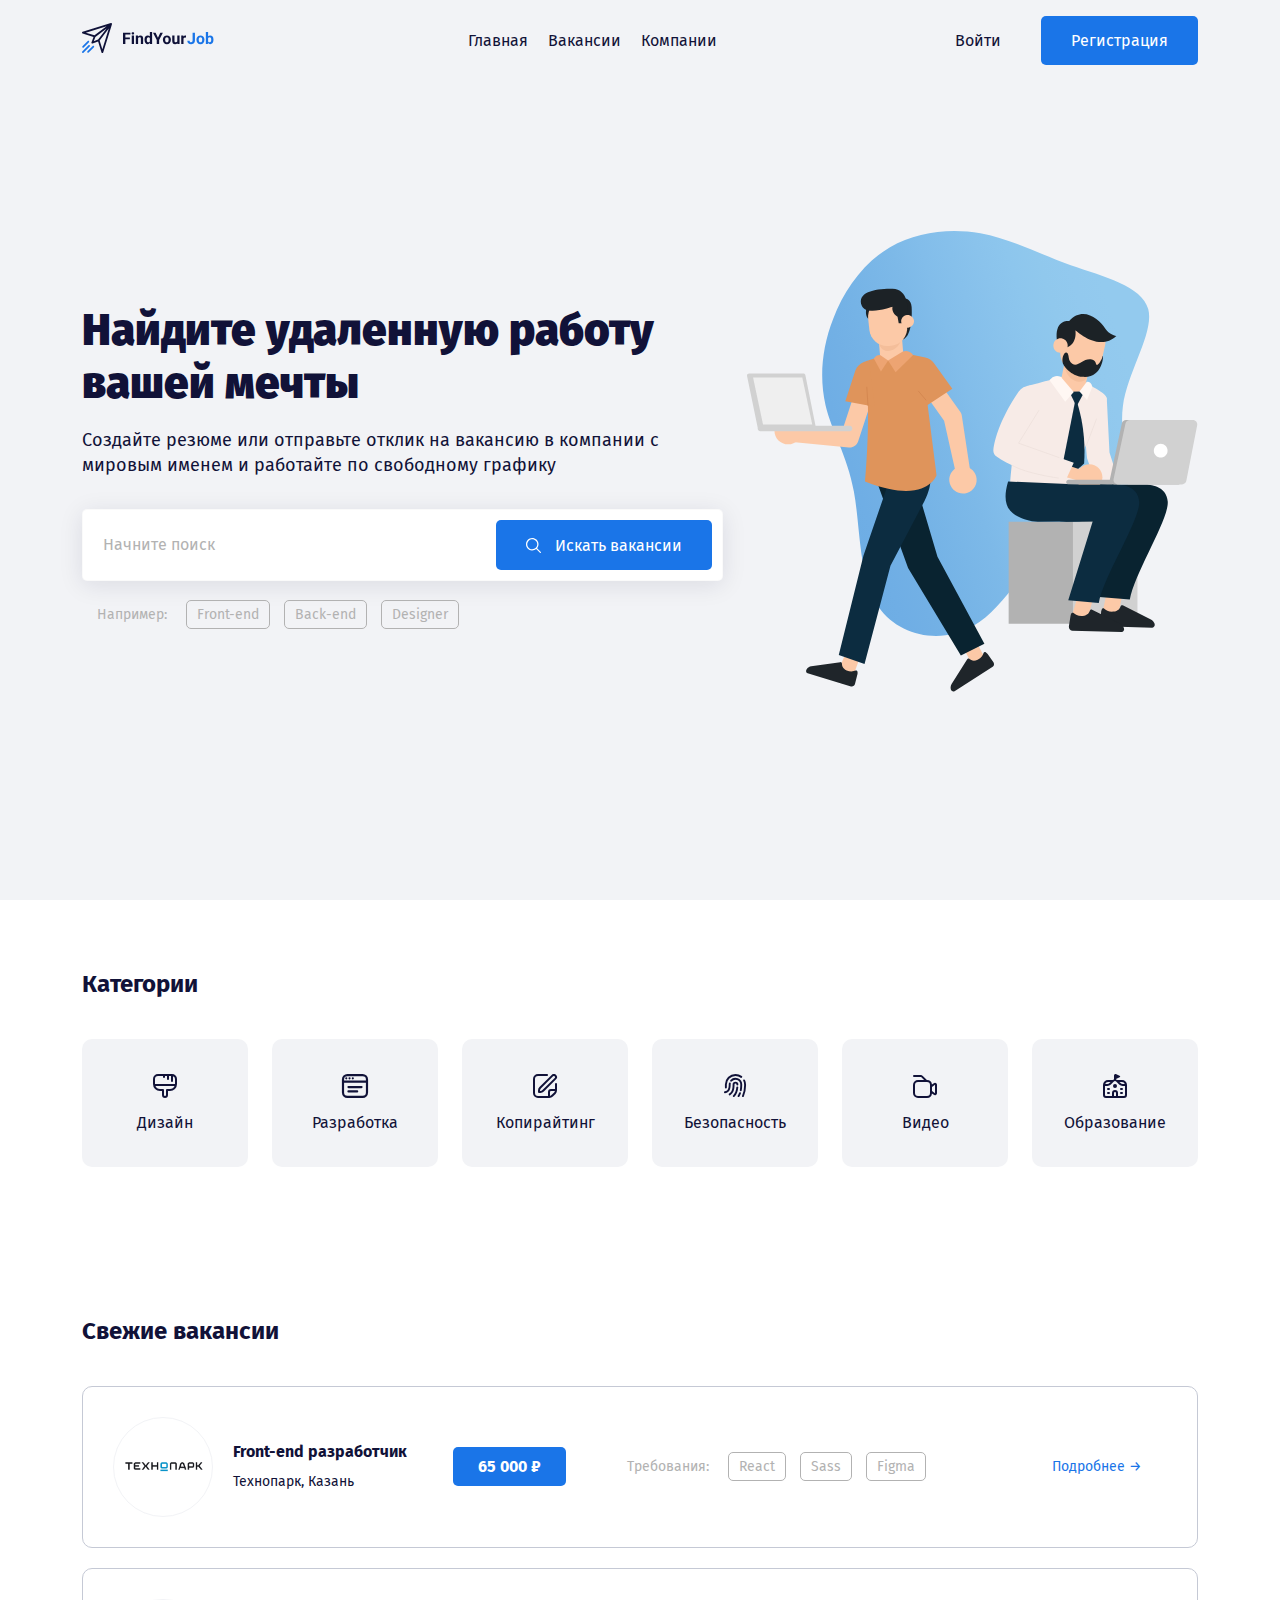
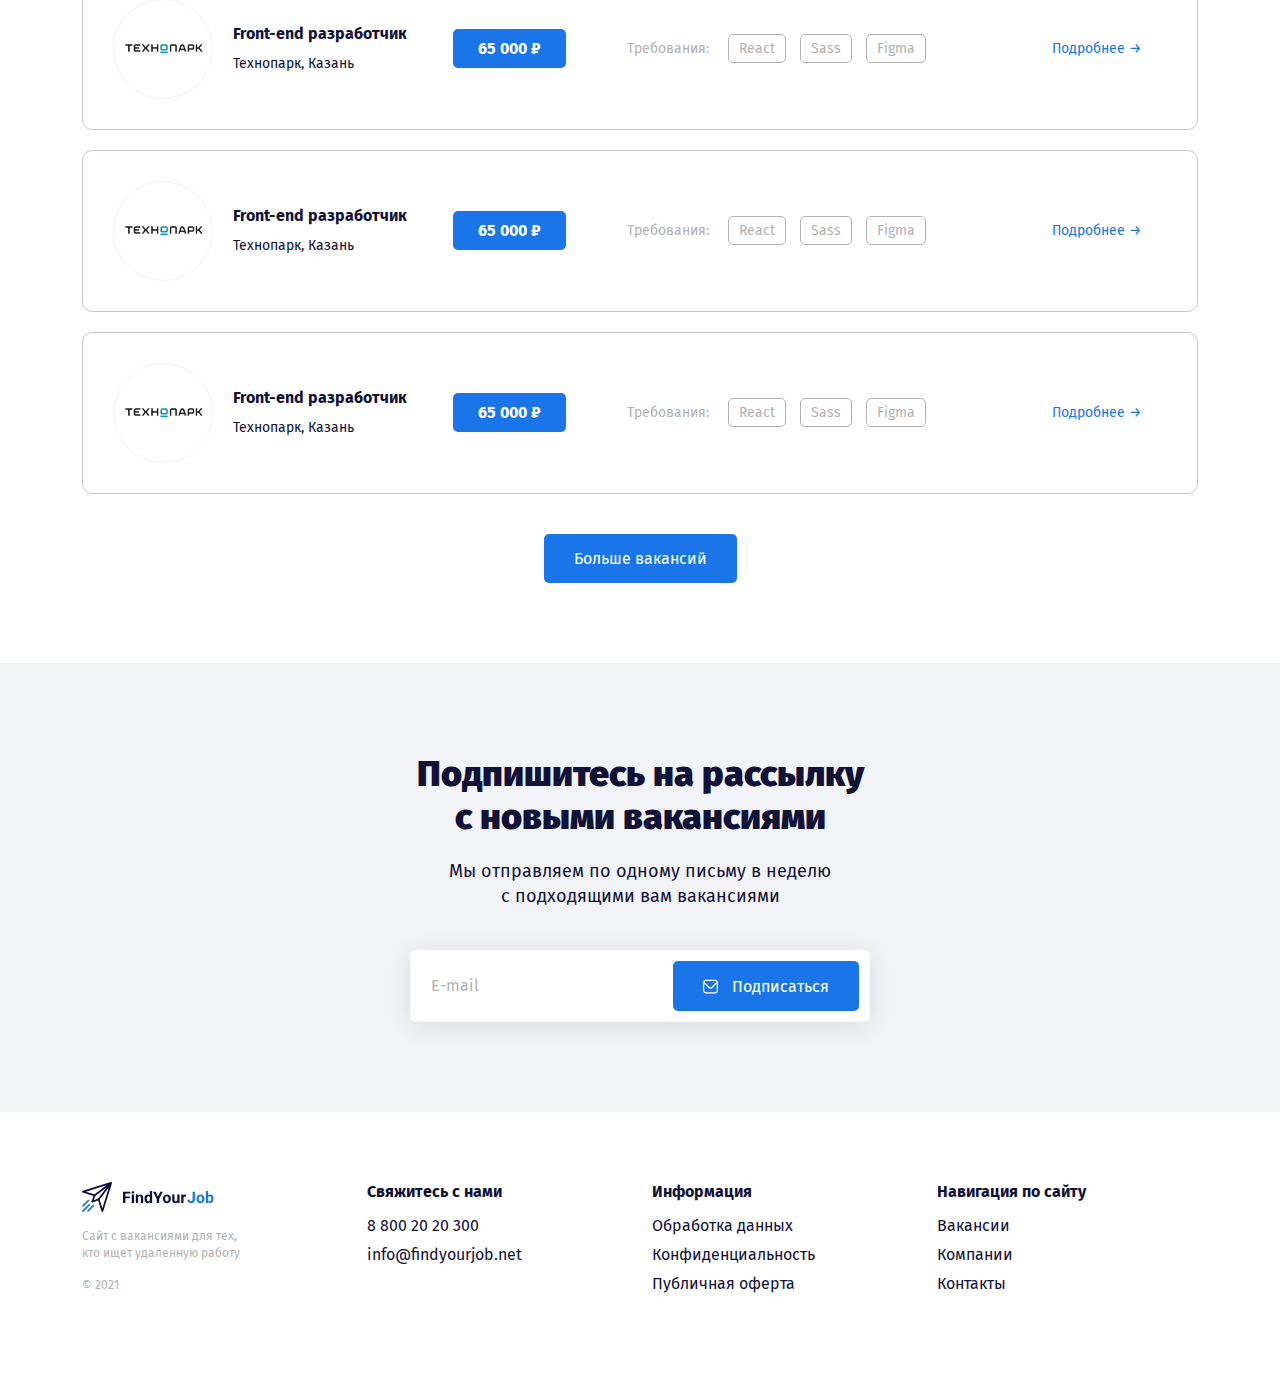
==== index.html @ 7bdebc0d "Add files via upload" ====
<!DOCTYPE html>
<html lang="en">
<head>
    <meta charset="UTF-8">
    <meta http-equiv="X-UA-Compatible" content="IE=edge">
    <meta name="viewport" content="width=device-width, initial-scale=1.0">
    <title>FindYourJob - сайт про работу</title>
    <link rel="preconnect" href="https://fonts.gstatic.com">
    <link href="https://fonts.googleapis.com/css2?family=Fira+Sans:wght@400;700;900&display=swap" rel="stylesheet">
    <link rel="stylesheet" href="css/bootstrap-grid.min.css">
    <link rel="stylesheet" href="css/style.css">
</head>
<body>
    <header class="header">
        <div class="container main-container">
            <div class="row align-items-center py-3">
                <div class="col-2">
                    <a href="/" class="logo-link">
                        <img src="img/logo.svg" alt="logo: Find Your Job">
                    </a>
                </div>
                <div class="col d-flex justify-content-center">
                    <nav class="nav">
                        <ul class="menu d-flex">
                            <li class="menu-item"><a href="#" class="menu-link">Главная</a></li>
                            <li class="menu-item"><a href="#" class="menu-link">Вакансии</a></li>
                            <li class="menu-item"><a href="#" class="menu-link">Компании</a></li>
                        </ul>
                    </nav>
                </div>
                <div class="col-3 d-flex align-items-center justify-content-end">
                    <a href="#" class="button button-link">Войти</a>
                    <a href="#" class="button button-primary">Регистрация</a>
                </div>
            </div>
            <div class="row hero-container py-5 py-xl-0">
                <div class="col-xxl-5 col-lg-7 col-md-9 mx-auto">
                    <h1 class="hero-title">Найдите удаленную работу вашей мечты</h1>
                    <p class="hero-text">Создайте резюме или отправьте отклик на вакансию в&nbsp;компании с мировым именем и работайте по свободному графику</p>
                    <form action="#" class="hero-form">
                        <div class="input-group d-flex">
                            <input type="text" class="input" placeholder="Начните поиск">
                            <button type="button" class="button button-primary">
                                <img class="button-icon" src="img/search.svg" alt="icon: search">
                                <span class="button-text d-none d-md-inline-block">Искать вакансии</span>
                            </button>
                        </div>
                    </form>
                    <div class="tags-group">
                        <span class="tags-label">Например: </span>
                        <a href="#" class="tag">Front-end</a>
                        <a href="#" class="tag">Back-end</a>
                        <a href="#" class="tag">Designer</a>
                    </div>
                </div>
                <div class="col-xxl-6 offset-xxl-1 col-lg-5 text-center mt-5 mt-lg-0">
                    <img src="img/hero-image.svg" alt="people with laptops" class="hero-image">
                </div>
            </div>
        </div>
        <!-- /.container -->
    </header>
    <section class="section">
        <div class="container">
            <h2 class="section-title">Категории</h2>
            <div class="row">
                <div class="col-lg-2 col-md-4 mb-4 mb-lg-0">
                    <a href="#" class="card d-flex flex-column align-items-center">
                        <svg height="24" width="30" class="card-icon">
                            <use href="img/icons.svg#brush"></use>
                        </svg>
                        <span class="card-text">Дизайн</span>
                    </a>
                </div>
                <div class="col-lg-2 col-md-4 mb-4 mb-lg-0">
                    <a href="#" class="card d-flex flex-column align-items-center">
                        <svg height="24" width="30" class="card-icon">
                            <use href="img/icons.svg#browser"></use>
                        </svg>
                        <span class="card-text">Разработка</span>
                    </a>
                </div>
                <div class="col-lg-2 col-md-4 mb-4 mb-lg-0">
                    <a href="#" class="card d-flex flex-column align-items-center">
                        <svg height="24" width="30" class="card-icon">
                            <use href="img/icons.svg#edit"></use>
                        </svg>
                        <span class="card-text">Копирайтинг</span>
                    </a>
                </div>
                <div class="col-lg-2 col-md-4 mb-4 mb-lg-0">
                    <a href="#" class="card d-flex flex-column align-items-center">
                        <svg height="24" width="30" class="card-icon">
                            <use href="img/icons.svg#fingerprint"></use>
                        </svg>
                        <span class="card-text">Безопасность</span>
                    </a>
                </div>
                <div class="col-lg-2 col-md-4 mb-4 mb-lg-0">
                    <a href="#" class="card d-flex flex-column align-items-center">
                        <svg height="24" width="30" class="card-icon">
                            <use href="img/icons.svg#camera"></use>
                        </svg>
                        <span class="card-text">Видео</span>
                    </a>
                </div>
                <div class="col-lg-2 col-md-4 mb-4 mb-lg-0">
                    <a href="#" class="card d-flex flex-column align-items-center">
                        <svg height="24" width="30" class="card-icon">
                            <use href="img/icons.svg#school"></use>
                        </svg>
                        <span class="card-text">Образование</span>
                    </a>
                </div>
            </div>
        </div>
    </section>
    <section class="section offers">
        <div class="container">
            <h2 class="section-title">Свежие вакансии</h2>
            <div class="offers-wrapper">
                <div class="offer d-flex align-items-center">
                    <div class="offer-img"></div>
                    <div class="offer-title">
                        <h3 class="offer-heading">Front-end разработчик</h3>
                        <span class="offer-place">Технопарк, Казань</span>
                    </div>
                    <span class="offer-salary">65 000 ₽</span>
                    <div class="tags-group">
                        <span class="tags-label">Требования:</span>
                        <a href="#" class="tag">React</a>
                        <a href="#" class="tag">Sass</a>
                        <a href="#" class="tag">Figma</a>
                    </div>
                    <a href="#" class="more">Подробнее →</a>
                </div>
                <div class="offer d-flex align-items-center">
                    <div class="offer-img"></div>
                    <div class="offer-title">
                        <h3 class="offer-heading">Front-end разработчик</h3>
                        <span class="offer-place">Технопарк, Казань</span>
                    </div>
                    <span class="offer-salary">65 000 ₽</span>
                    <div class="tags-group">
                        <span class="tags-label">Требования:</span>
                        <a href="#" class="tag">React</a>
                        <a href="#" class="tag">Sass</a>
                        <a href="#" class="tag">Figma</a>
                    </div>
                    <a href="#" class="more">Подробнее →</a>
                </div>
                <div class="offer d-flex align-items-center">
                    <div class="offer-img"></div>
                    <div class="offer-title">
                        <h3 class="offer-heading">Front-end разработчик</h3>
                        <span class="offer-place">Технопарк, Казань</span>
                    </div>
                    <span class="offer-salary">65 000 ₽</span>
                    <div class="tags-group">
                        <span class="tags-label">Требования:</span>
                        <a href="#" class="tag">React</a>
                        <a href="#" class="tag">Sass</a>
                        <a href="#" class="tag">Figma</a>
                    </div>
                    <a href="#" class="more">Подробнее →</a>
                </div>
                <div class="offer d-flex align-items-center">
                    <div class="offer-img"></div>
                    <div class="offer-title">
                        <h3 class="offer-heading">Front-end разработчик</h3>
                        <span class="offer-place">Технопарк, Казань</span>
                    </div>
                    <span class="offer-salary">65 000 ₽</span>
                    <div class="tags-group">
                        <span class="tags-label">Требования:</span>
                        <a href="#" class="tag">React</a>
                        <a href="#" class="tag">Sass</a>
                        <a href="#" class="tag">Figma</a>
                    </div>
                    <a href="#" class="more">Подробнее →</a>
                </div>
            </div>
            <div class="d-flex justify-content-center">
                <button type="button" class="button button-primary">Больше вакансий</button>
            </div>
        </div>
    </section>
    <section class="section subscribe">
        <div class="container">
            <form action="#" class="subscribe-form">
                <h2 class="subscribe-title">Подпишитесь на рассылку с&nbsp;новыми вакансиями</h2>
                <p class="subscribe-subtitle">Мы отправляем по одному письму в&nbsp;неделю с&nbsp;подходящими вам вакансиями</p>
                <div class="input-group d-flex">
                    <input type="text" class="input" placeholder="E-mail">
                    <button type="button" class="button button-primary">
                        <img class="button-icon" src="img/envelope.svg" alt="icon: envelope">
                        <span class="button-text">Подписаться</span>
                    </button>
                </div>
            </form>
        </div>
    </section>
    <footer class="footer">
        <div class="container">
            <div class="row">
                <div class="col-3">
                    <img src="img/logo.svg" alt="logo: Find Your Job" class="footer-img">
                    <p class="footer-description">Сайт с вакансиями для тех, кто ищет удаленную работу</p>
                    <span class="copyright">© 2021</span>
                </div>
                <div class="col-3">
                    <h3 class="footer-title">Свяжитесь с нами</h3>
                    <ul class="footer-list">
                        <li class="footer-list-item">
                            <a href="tel:+78002020300" class="footer-list-link">8 800 20 20 300</a>
                        </li>
                        <li class="footer-list-item">
                            <a href="mailto:info@findyourjob.net" class="footer-list-link">info@findyourjob.net</a>
                        </li>
                    </ul>
                </div>
                <div class="col-3">
                    <h3 class="footer-title">Информация</h3>
                    <ul class="footer-list">
                        <li class="footer-list-item">
                            <a href="#" class="footer-list-link">Обработка данных</a>
                        </li>
                        <li class="footer-list-item">
                            <a href="#" class="footer-list-link">Конфиденциальность</a>
                        </li>
                        <li class="footer-list-item">
                            <a href="#" class="footer-list-link">Публичная оферта</a>
                        </li>
                    </ul>
                </div>
                <div class="col-3">
                    <h3 class="footer-title">Навигация по сайту</h3>
                    <ul class="footer-list">
                        <li class="footer-list-item">
                            <a href="#" class="footer-list-link">Вакансии</a>
                        </li>
                        <li class="footer-list-item">
                            <a href="#" class="footer-list-link">Компании</a>
                        </li>
                        <li class="footer-list-item">
                            <a href="#" class="footer-list-link">Контакты</a>
                        </li>
                    </ul>
                </div>
            </div>
        </div>
    </footer>
</body>
</html>
---- css/style.css ----
*,
*:after,
*:before {
    box-sizing: border-box;
}

body {
    font-family: 'Fira Sans', sans-serif;
    font-style: 16px;
    line-height: 1.2;
    color: #111238;
    margin: 0;
}

img {
    max-width: 100%;
}

.header {
    background: #F2F3F6;
    height: 100vh;
}

.main-container {
    height: 100vh;
}

.menu {
    list-style: none;
    padding: 0;
    margin: 0;
}

.menu-item:not(:last-child) {
    margin-right: 20px;
}

.menu-link {
    color: #111238;
    text-decoration: none;
}

.button {
    text-decoration: none;
    text-align: center;
    display: inline-block;
    border: none;
    font-family: Fira Sans;
    font-size: 16px;
    line-height: 19px;
    cursor: pointer;
}

.button-link {
    color: #111238;
    padding: 10px;
    margin-right: 30px;
}

.button-primary {
    background: #1A75E8;
    border-radius: 5px;
    padding: 15px 30px;
    color: #fff;
}

.button-icon {
    vertical-align: middle;
    margin-right: 10px;
}

.button-text {
    vertical-align: middle;
}

.hero-container {
    height: 85%;
    align-items: center;
}

.hero-title {
    font-size: 44px;
    line-height: 53px;
    font-weight: 900;
    margin-top: 0;
    margin-bottom: 15px;
}

.hero-text {
    font-size: 18px;
    line-height: 140%;
    margin-bottom: 30px;
}

.input-group {
    background: #FFFFFF;
    border: 1px solid rgba(209, 209, 209, 0.1);
    box-shadow: 0px 4px 25px rgba(15, 17, 56, 0.1);
    border-radius: 5px;
    padding: 10px;
    margin-bottom: 25px;
}

.input {
    background-color: #fff;
    border: none;
    flex-grow: 1;
    font-family: Fira Sans;
    font-size: 16px;
    line-height: 19px;
    color: #111238;
    padding-left: 10px;
    padding-right: 5px;
}

.input:focus {
    outline: none;
}

.input::placeholder {
    color: #B2B2B2;
}

.tags-group {
    margin-left: 15px;
    color: #B2B2B2;
    font-size: 14px;
    line-height: 17px;
}

.tags-label {
    margin-right: 15px;
}

.tag {
    color: #B2B2B2;
    padding: 5px 10px;
    text-decoration: none;
    border: 1px solid #B2B2B2;
    border-radius: 5px;
}

.tag:not(:last-child) {
    margin-right: 10px;
}

.section {
    padding-top: 70px;
    padding-bottom: 80px;
}

.section-title {
    margin-top: 0;
    margin-bottom: 40px;
}

.card {
    text-decoration: none;
    color: #111238;
    background-color: #F2F3F6;
    border-radius: 10px;
    padding: 35px 5px;
    transition: background-color .2s, color .2s;
}

.card:hover {
    background-color: #1A75E8;
    color: #fff;
}

.card:hover .card-icon {
    fill: #fff;
}

.card-icon {
    fill: #111238;
    margin-bottom: 15px;
    transition: fill .2s;
}

.offer {
    border: 1px solid #C5C9D5;
    border-radius: 10px;
    padding: 30px;
    margin-bottom: 20px;
}

.offer:last-child {
    margin-bottom: 40px;
}

.offer-img {
    width: 100px;
    height: 100px;
    border-radius: 50%;
    border: 1px solid #F2F3F6;
    background: #fff url('/img/logo-company.png') no-repeat center / contain;
}

.offer-title {
    margin-left: 20px;
}

.offer-heading {
    margin: 0 0 10px;
    font-size: 16px;
}

.offer-place {
    font-size: 14px;
}

.offer-salary {
    margin: 0 46px;
    padding: 10px 25px;
    background: #1A75E8;
    border-radius: 5px;
    color: #fff;
    font-weight: 700;
}

.more {
    font-size: 14px;
    line-height: 17px;
    color: #1A75E8;
    text-decoration: none;
    margin-left: auto;
    margin-right: 25px;
}

.subscribe {
    padding-top: 90px;
    padding-bottom: 65px;
    background-color: #F2F3F6;
}

.subscribe-form {
    max-width: 460px;
    margin: 0 auto;
    text-align: center;
}

.subscribe-title {
    font-weight: 900;
    font-size: 36px;
    margin-top: 0;
    margin-bottom: 20px;
}

.subscribe-subtitle {
    font-size: 18px;
    line-height: 140%;
    margin-top: 0;
    margin-bottom: 40px;
}

.footer {
    padding-top: 70px;
    padding-bottom: 100px;
}

.footer-description,
.copyright {
    max-width: 166px;
    font-size: 12px;
    line-height: 140%;
    color: #B2B2B2;
}

.footer-title {
    margin-top: 0;
    margin-bottom: 15px;
    font-size: 16px;
}

.footer-list {
    padding: 0;
    margin: 0;
    list-style: none;
}

.footer-list-item:not(:last-of-type) {
    margin-bottom: 10px;
}

.footer-list-link {
    font-size: 16px;
    color: #111238;
    text-decoration: none;
}

@media (max-width: 1199px) {

    .header,
    .main-container,
    .hero-container {
        height: auto;
    }
}

@media (max-width: 767px) {

    .button-icon {
        margin-right: 0;
    }
}
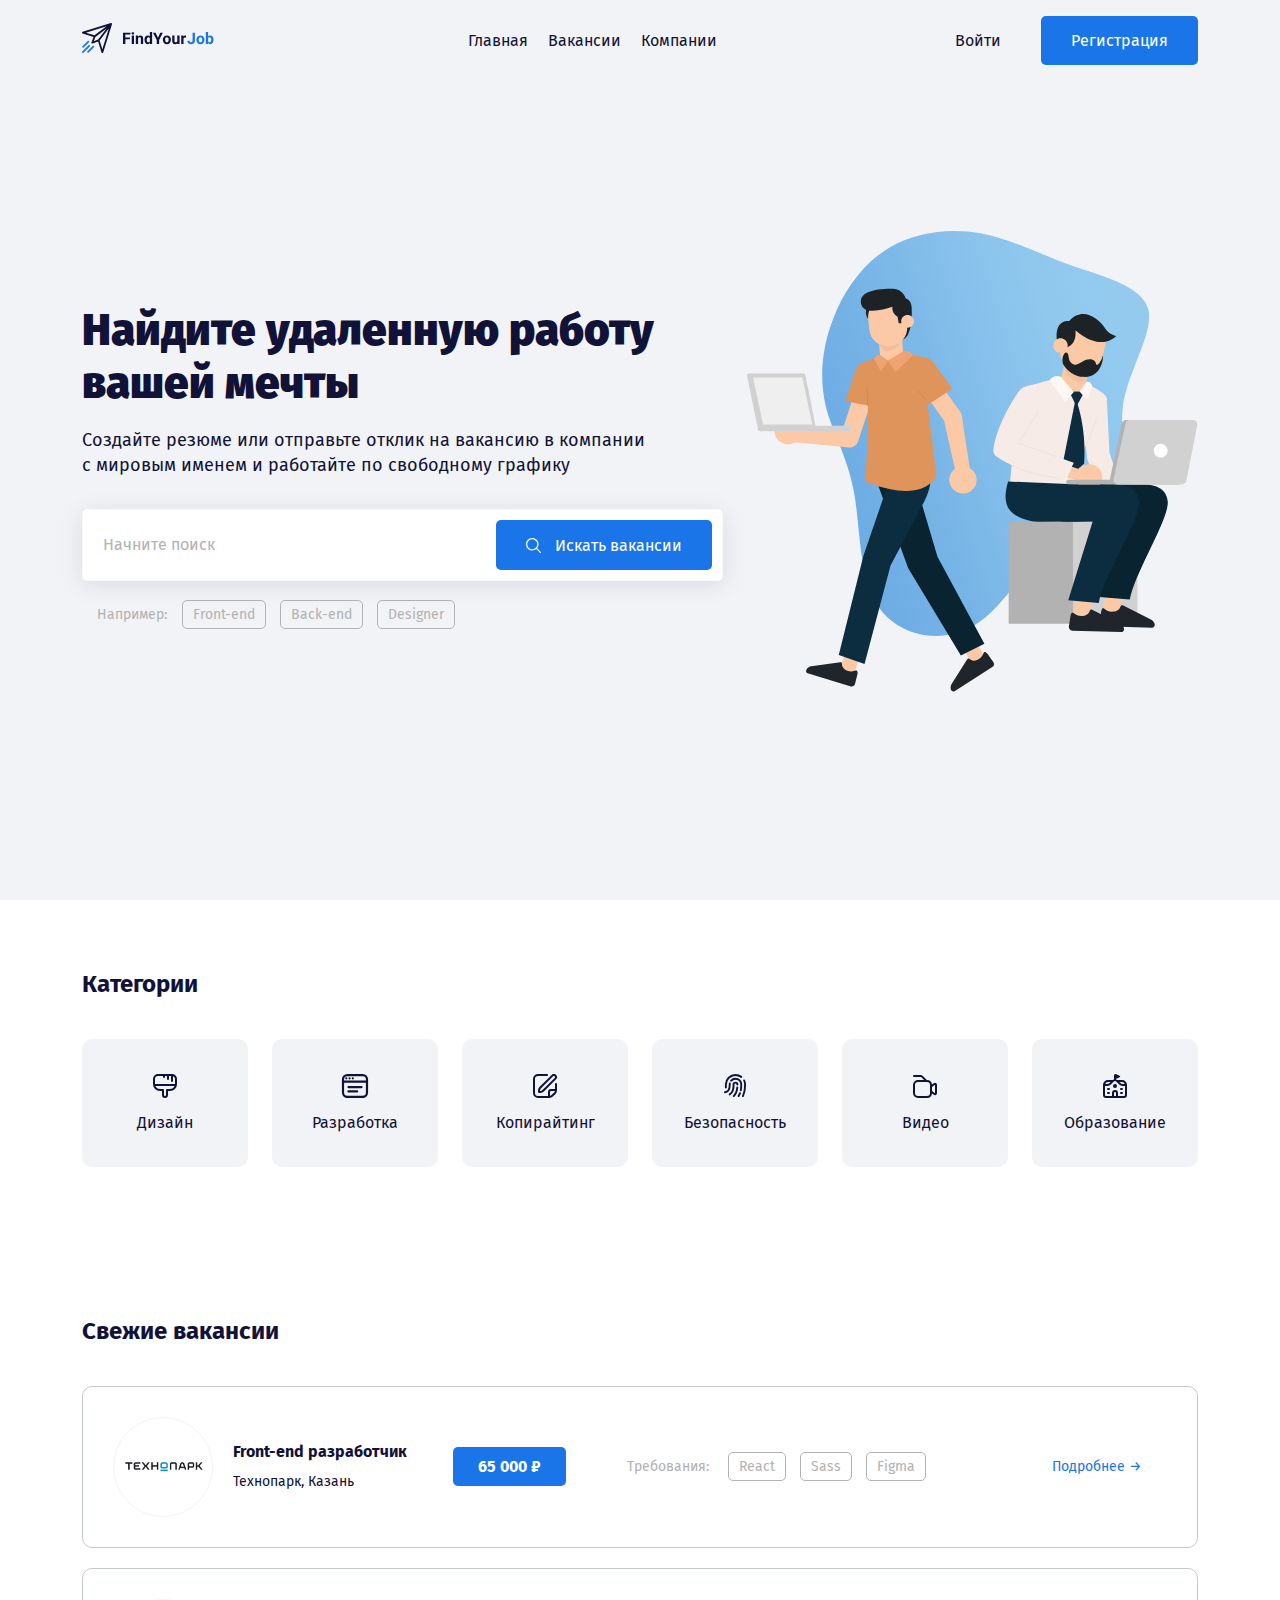
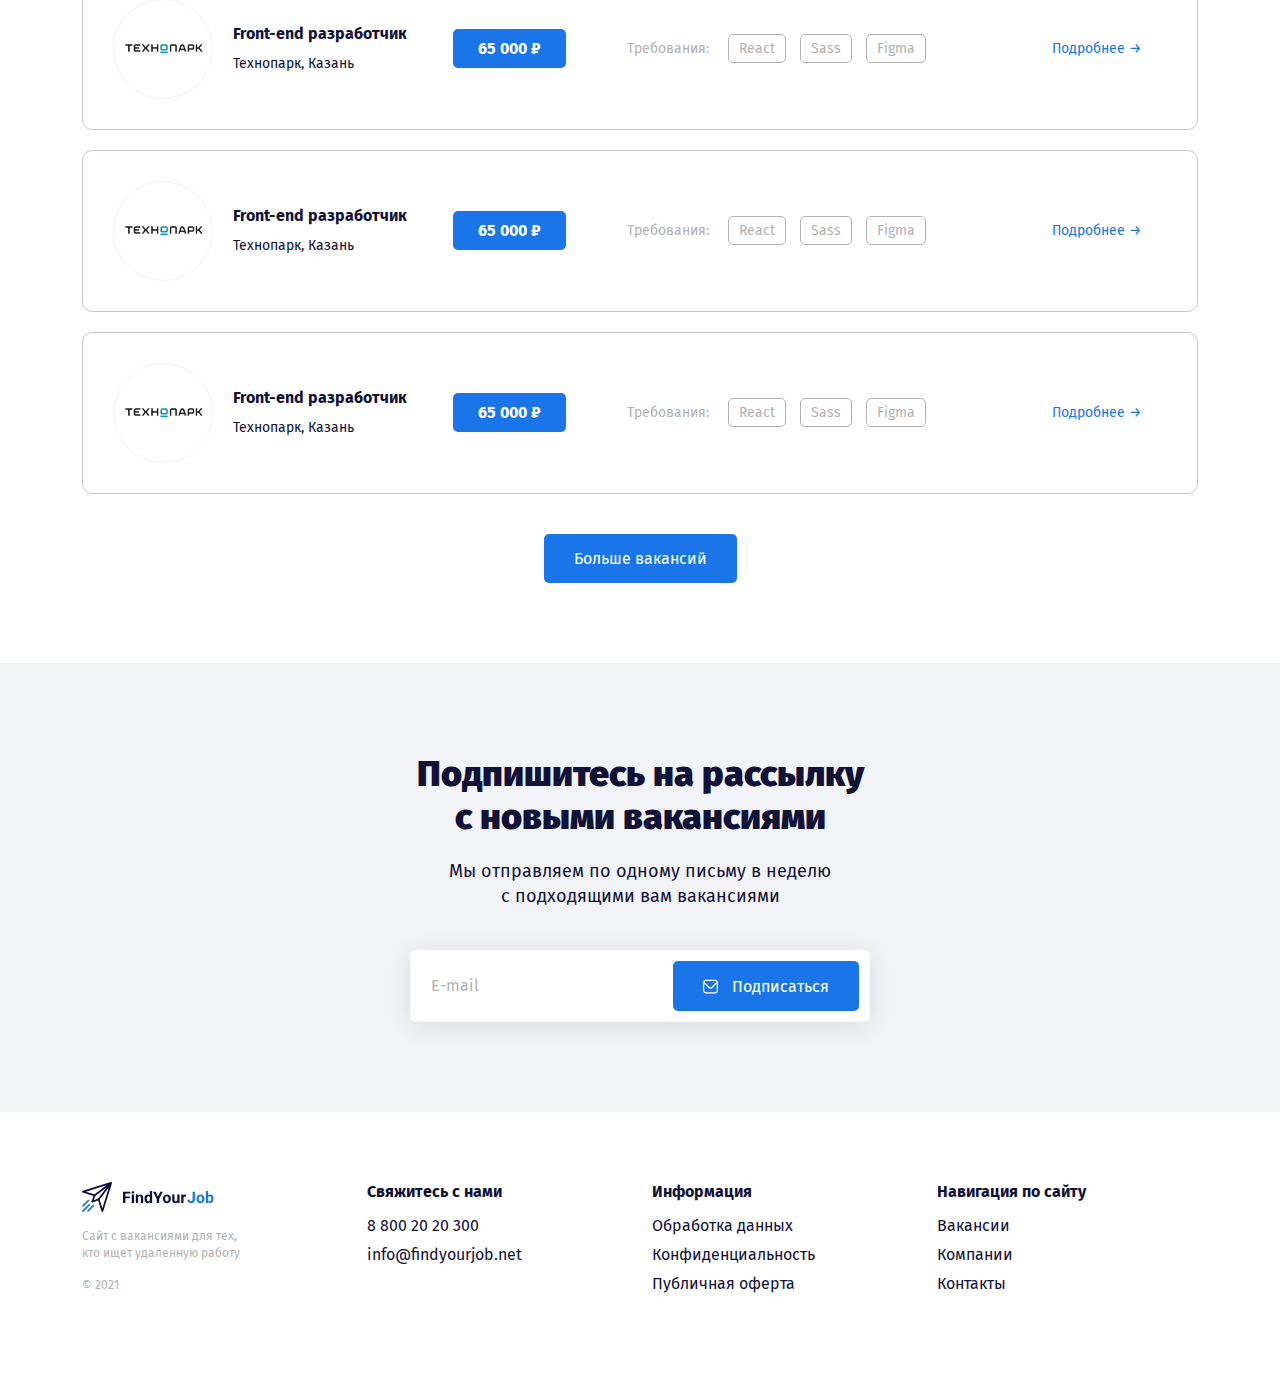
==== commit c0c63850: "Add files via upload" ====
--- a/index.html
+++ b/index.html
@@ -9,26 +9,38 @@
     <link href="https://fonts.googleapis.com/css2?family=Fira+Sans:wght@400;700;900&display=swap" rel="stylesheet">
     <link rel="stylesheet" href="css/bootstrap-grid.min.css">
     <link rel="stylesheet" href="css/style.css">
+    <script src="js/main.js" defer></script>
 </head>
 <body>
     <header class="header">
         <div class="container main-container">
-            <div class="row align-items-center py-3">
-                <div class="col-2">
+            <div class="row align-items-center justify-content-between pt-3 d-lg-none">
+                <div class="col-6 ms-2">
                     <a href="/" class="logo-link">
                         <img src="img/logo.svg" alt="logo: Find Your Job">
                     </a>
                 </div>
-                <div class="col d-flex justify-content-center">
+                <div class="col-2 me-2">
+                    <button type="button" class="burger"></button>
+                </div>
+            </div>
+            <div class="row align-items-center py-3 navbar flex-column flex-lg-row justify-content-between">
+                <button type="button" class="close d-block d-lg-none"></button>
+                <div class="col-lg-2 col-6 logo-img mb-5 mb-lg-0">
+                    <a href="/" class="logo-link">
+                        <img src="img/logo.svg" alt="logo: Find Your Job">
+                    </a>
+                </div>
+                <div class="col-lg d-flex justify-content-center mb-5 mb-lg-0">
                     <nav class="nav">
-                        <ul class="menu d-flex">
+                        <ul class="menu d-flex flex-column flex-lg-row align-items-center">
                             <li class="menu-item"><a href="#" class="menu-link">Главная</a></li>
                             <li class="menu-item"><a href="#" class="menu-link">Вакансии</a></li>
                             <li class="menu-item"><a href="#" class="menu-link">Компании</a></li>
                         </ul>
                     </nav>
                 </div>
-                <div class="col-3 d-flex align-items-center justify-content-end">
+                <div class="col-lg-3 d-flex flex-column flex-lg-row align-items-center justify-content-lg-end justify-content-center">
                     <a href="#" class="button button-link">Войти</a>
                     <a href="#" class="button button-primary">Регистрация</a>
                 </div>
@@ -36,7 +48,7 @@
             <div class="row hero-container py-5 py-xl-0">
                 <div class="col-xxl-5 col-lg-7 col-md-9 mx-auto">
                     <h1 class="hero-title">Найдите удаленную работу вашей мечты</h1>
-                    <p class="hero-text">Создайте резюме или отправьте отклик на вакансию в&nbsp;компании с мировым именем и работайте по свободному графику</p>
+                    <p class="hero-text">Создайте резюме или отправьте отклик на вакансию в&nbsp;компании с&nbsp;мировым именем и работайте по&nbsp;свободному графику</p>
                     <form action="#" class="hero-form">
                         <div class="input-group d-flex">
                             <input type="text" class="input" placeholder="Начните поиск">
@@ -46,25 +58,27 @@
                             </button>
                         </div>
                     </form>
-                    <div class="tags-group">
-                        <span class="tags-label">Например: </span>
-                        <a href="#" class="tag">Front-end</a>
-                        <a href="#" class="tag">Back-end</a>
-                        <a href="#" class="tag">Designer</a>
-                    </div>
-                </div>
-                <div class="col-xxl-6 offset-xxl-1 col-lg-5 text-center mt-5 mt-lg-0">
+                    <div class="tags-group d-flex flex-column align-items-center flex-lg-row">
+                        <span class="tags-label">Например:</span>
+                        <div class="tags-wrapper">
+                            <a href="#" class="tag">Front-end</a>
+                            <a href="#" class="tag">Back-end</a>
+                            <a href="#" class="tag">Designer</a>
+                        </div>
+                    </div>
+                </div>
+                <div class="hero-image-wrapper col-xxl-6 offset-xxl-1 col-lg-5 mt-5 mt-lg-0 col-10 mx-auto">
                     <img src="img/hero-image.svg" alt="people with laptops" class="hero-image">
                 </div>
             </div>
         </div>
         <!-- /.container -->
     </header>
-    <section class="section">
+    <section class="section categories">
         <div class="container">
             <h2 class="section-title">Категории</h2>
             <div class="row">
-                <div class="col-lg-2 col-md-4 mb-4 mb-lg-0">
+                <div class="col-lg-2 col-md-4 col-sm-6 mb-4 mb-lg-0">
                     <a href="#" class="card d-flex flex-column align-items-center">
                         <svg height="24" width="30" class="card-icon">
                             <use href="img/icons.svg#brush"></use>
@@ -72,7 +86,7 @@
                         <span class="card-text">Дизайн</span>
                     </a>
                 </div>
-                <div class="col-lg-2 col-md-4 mb-4 mb-lg-0">
+                <div class="col-lg-2 col-md-4 col-sm-6 mb-4 mb-lg-0">
                     <a href="#" class="card d-flex flex-column align-items-center">
                         <svg height="24" width="30" class="card-icon">
                             <use href="img/icons.svg#browser"></use>
@@ -80,7 +94,7 @@
                         <span class="card-text">Разработка</span>
                     </a>
                 </div>
-                <div class="col-lg-2 col-md-4 mb-4 mb-lg-0">
+                <div class="col-lg-2 col-md-4 col-sm-6 mb-4 mb-lg-0">
                     <a href="#" class="card d-flex flex-column align-items-center">
                         <svg height="24" width="30" class="card-icon">
                             <use href="img/icons.svg#edit"></use>
@@ -88,7 +102,7 @@
                         <span class="card-text">Копирайтинг</span>
                     </a>
                 </div>
-                <div class="col-lg-2 col-md-4 mb-4 mb-lg-0">
+                <div class="col-lg-2 col-md-4 col-sm-6 mb-4 mb-lg-0">
                     <a href="#" class="card d-flex flex-column align-items-center">
                         <svg height="24" width="30" class="card-icon">
                             <use href="img/icons.svg#fingerprint"></use>
@@ -96,7 +110,7 @@
                         <span class="card-text">Безопасность</span>
                     </a>
                 </div>
-                <div class="col-lg-2 col-md-4 mb-4 mb-lg-0">
+                <div class="col-lg-2 col-md-4 col-sm-6 mb-4 mb-lg-0">
                     <a href="#" class="card d-flex flex-column align-items-center">
                         <svg height="24" width="30" class="card-icon">
                             <use href="img/icons.svg#camera"></use>
@@ -104,7 +118,7 @@
                         <span class="card-text">Видео</span>
                     </a>
                 </div>
-                <div class="col-lg-2 col-md-4 mb-4 mb-lg-0">
+                <div class="col-lg-2 col-md-4 col-sm-6 mb-4 mb-lg-0">
                     <a href="#" class="card d-flex flex-column align-items-center">
                         <svg height="24" width="30" class="card-icon">
                             <use href="img/icons.svg#school"></use>
@@ -119,65 +133,65 @@
         <div class="container">
             <h2 class="section-title">Свежие вакансии</h2>
             <div class="offers-wrapper">
-                <div class="offer d-flex align-items-center">
-                    <div class="offer-img"></div>
-                    <div class="offer-title">
-                        <h3 class="offer-heading">Front-end разработчик</h3>
-                        <span class="offer-place">Технопарк, Казань</span>
-                    </div>
-                    <span class="offer-salary">65 000 ₽</span>
-                    <div class="tags-group">
-                        <span class="tags-label">Требования:</span>
-                        <a href="#" class="tag">React</a>
-                        <a href="#" class="tag">Sass</a>
-                        <a href="#" class="tag">Figma</a>
-                    </div>
-                    <a href="#" class="more">Подробнее →</a>
-                </div>
-                <div class="offer d-flex align-items-center">
-                    <div class="offer-img"></div>
-                    <div class="offer-title">
-                        <h3 class="offer-heading">Front-end разработчик</h3>
-                        <span class="offer-place">Технопарк, Казань</span>
-                    </div>
-                    <span class="offer-salary">65 000 ₽</span>
-                    <div class="tags-group">
-                        <span class="tags-label">Требования:</span>
-                        <a href="#" class="tag">React</a>
-                        <a href="#" class="tag">Sass</a>
-                        <a href="#" class="tag">Figma</a>
-                    </div>
-                    <a href="#" class="more">Подробнее →</a>
-                </div>
-                <div class="offer d-flex align-items-center">
-                    <div class="offer-img"></div>
-                    <div class="offer-title">
-                        <h3 class="offer-heading">Front-end разработчик</h3>
-                        <span class="offer-place">Технопарк, Казань</span>
-                    </div>
-                    <span class="offer-salary">65 000 ₽</span>
-                    <div class="tags-group">
-                        <span class="tags-label">Требования:</span>
-                        <a href="#" class="tag">React</a>
-                        <a href="#" class="tag">Sass</a>
-                        <a href="#" class="tag">Figma</a>
-                    </div>
-                    <a href="#" class="more">Подробнее →</a>
-                </div>
-                <div class="offer d-flex align-items-center">
-                    <div class="offer-img"></div>
-                    <div class="offer-title">
-                        <h3 class="offer-heading">Front-end разработчик</h3>
-                        <span class="offer-place">Технопарк, Казань</span>
-                    </div>
-                    <span class="offer-salary">65 000 ₽</span>
-                    <div class="tags-group">
-                        <span class="tags-label">Требования:</span>
-                        <a href="#" class="tag">React</a>
-                        <a href="#" class="tag">Sass</a>
-                        <a href="#" class="tag">Figma</a>
-                    </div>
-                    <a href="#" class="more">Подробнее →</a>
+                <div class="offer d-flex align-items-center flex-column flex-lg-row">
+                    <div class="offer-img mb-4 mb-lg-0"></div>
+                    <div class="offer-title mb-4 mb-lg-0">
+                        <h3 class="offer-heading">Front-end разработчик</h3>
+                        <span class="offer-place">Технопарк, Казань</span>
+                    </div>
+                    <span class="offer-salary mb-4 mb-lg-0">65 000 ₽</span>
+                    <div class="tags-group">
+                        <span class="tags-label">Требования:</span>
+                        <a href="#" class="tag">React</a>
+                        <a href="#" class="tag">Sass</a>
+                        <a href="#" class="tag">Figma</a>
+                    </div>
+                    <a href="#" class="more mt-5 mt-lg-0">Подробнее →</a>
+                </div>
+                <div class="offer d-flex align-items-center flex-column flex-lg-row">
+                    <div class="offer-img mb-4 mb-lg-0"></div>
+                    <div class="offer-title mb-4 mb-lg-0">
+                        <h3 class="offer-heading">Front-end разработчик</h3>
+                        <span class="offer-place">Технопарк, Казань</span>
+                    </div>
+                    <span class="offer-salary mb-4 mb-lg-0">65 000 ₽</span>
+                    <div class="tags-group">
+                        <span class="tags-label">Требования:</span>
+                        <a href="#" class="tag">React</a>
+                        <a href="#" class="tag">Sass</a>
+                        <a href="#" class="tag">Figma</a>
+                    </div>
+                    <a href="#" class="more mt-5 mt-lg-0">Подробнее →</a>
+                </div>
+                <div class="offer d-flex align-items-center flex-column flex-lg-row">
+                    <div class="offer-img mb-4 mb-lg-0"></div>
+                    <div class="offer-title mb-4 mb-lg-0">
+                        <h3 class="offer-heading">Front-end разработчик</h3>
+                        <span class="offer-place">Технопарк, Казань</span>
+                    </div>
+                    <span class="offer-salary mb-4 mb-lg-0">65 000 ₽</span>
+                    <div class="tags-group">
+                        <span class="tags-label">Требования:</span>
+                        <a href="#" class="tag">React</a>
+                        <a href="#" class="tag">Sass</a>
+                        <a href="#" class="tag">Figma</a>
+                    </div>
+                    <a href="#" class="more mt-5 mt-lg-0">Подробнее →</a>
+                </div>
+                <div class="offer d-flex align-items-center flex-column flex-lg-row">
+                    <div class="offer-img mb-4 mb-lg-0"></div>
+                    <div class="offer-title mb-4 mb-lg-0">
+                        <h3 class="offer-heading">Front-end разработчик</h3>
+                        <span class="offer-place">Технопарк, Казань</span>
+                    </div>
+                    <span class="offer-salary mb-4 mb-lg-0">65 000 ₽</span>
+                    <div class="tags-group">
+                        <span class="tags-label">Требования:</span>
+                        <a href="#" class="tag">React</a>
+                        <a href="#" class="tag">Sass</a>
+                        <a href="#" class="tag">Figma</a>
+                    </div>
+                    <a href="#" class="more mt-5 mt-lg-0">Подробнее →</a>
                 </div>
             </div>
             <div class="d-flex justify-content-center">
@@ -188,13 +202,13 @@
     <section class="section subscribe">
         <div class="container">
             <form action="#" class="subscribe-form">
-                <h2 class="subscribe-title">Подпишитесь на рассылку с&nbsp;новыми вакансиями</h2>
+                <h2 class="subscribe-title">Подпишитесь на&nbsp;рассылку с&nbsp;новыми вакансиями</h2>
                 <p class="subscribe-subtitle">Мы отправляем по одному письму в&nbsp;неделю с&nbsp;подходящими вам вакансиями</p>
                 <div class="input-group d-flex">
                     <input type="text" class="input" placeholder="E-mail">
                     <button type="button" class="button button-primary">
                         <img class="button-icon" src="img/envelope.svg" alt="icon: envelope">
-                        <span class="button-text">Подписаться</span>
+                        <span class="button-text d-none d-md-inline-block">Подписаться</span>
                     </button>
                 </div>
             </form>
@@ -203,12 +217,12 @@
     <footer class="footer">
         <div class="container">
             <div class="row">
-                <div class="col-3">
+                <div class="col-lg-3 col-sm-5 mb-5 mb-lg-0 col-7 mx-auto">
                     <img src="img/logo.svg" alt="logo: Find Your Job" class="footer-img">
                     <p class="footer-description">Сайт с вакансиями для тех, кто ищет удаленную работу</p>
                     <span class="copyright">© 2021</span>
                 </div>
-                <div class="col-3">
+                <div class="col-lg-3 col-sm-5 mb-5 mb-lg-0 col-7 mx-auto">
                     <h3 class="footer-title">Свяжитесь с нами</h3>
                     <ul class="footer-list">
                         <li class="footer-list-item">
@@ -219,7 +233,7 @@
                         </li>
                     </ul>
                 </div>
-                <div class="col-3">
+                <div class="col-lg-3 col-sm-5 mb-5 mb-lg-0 col-7 mx-auto">
                     <h3 class="footer-title">Информация</h3>
                     <ul class="footer-list">
                         <li class="footer-list-item">
@@ -233,7 +247,7 @@
                         </li>
                     </ul>
                 </div>
-                <div class="col-3">
+                <div class="col-lg-3 col-sm-5 mb-5 mb-lg-0 col-7 mx-auto">
                     <h3 class="footer-title">Навигация по сайту</h3>
                     <ul class="footer-list">
                         <li class="footer-list-item">
--- a/css/style.css
+++ b/css/style.css
@@ -296,6 +296,117 @@
     .hero-container {
         height: auto;
     }
+
+    .hero-image-wrapper {
+        text-align: center;
+    }
+
+    .offer-salary {
+        margin: 0 20px;
+    }
+
+    .more {
+        margin-right: 0;
+    }
+}
+
+@media (max-width: 991px) {
+
+    .navbar {
+        padding-left: 0;
+        padding-right: 0;
+        position: absolute;
+        left: 0;
+        /* right: 0; */
+        top: 0;
+        width: 100%;
+        height: 100vh;
+        min-height: 500px;
+        background-color: #fff;
+        transform: translateX(-100%);
+        transition: transform .3s;
+    }
+
+    .is-open {
+        transform: translateX(0);
+    }
+
+    .logo-img {
+        text-align: center;
+    }
+
+    .burger {
+        display: block;
+        width: 24px;
+        height: 24px;
+        margin-left: auto;
+        /* margin-right: 10px; */
+        border: none;
+        background-color: transparent;
+        background-image: url('/img/menu-burger.svg');
+        background-repeat: no-repeat;
+        background-position: center;
+        background-size: contain;
+        cursor: pointer;
+    }
+
+    .close {
+        position: absolute;
+        width: 24px;
+        height: 24px;
+        top: 20px;
+        right: 20px;
+        /* margin-top: 20px;
+        margin-right: 20px; */
+        border: none;
+        background-color: transparent;
+        background-image: url('/img/close-basic-black.svg');
+        background-repeat: no-repeat;
+        background-position: center;
+        background-size: contain;
+        cursor: pointer;
+    }
+
+    .menu-item:not(:last-child) {
+        margin-right: 0;
+        margin-bottom: 34px;
+    }
+
+    .menu-link {
+        font-size: 22px;
+    }
+
+    .button-link {
+        margin-right: 0;
+    }
+
+    .categories {
+        padding-bottom: 20px;
+    }
+
+    .offer-title {
+        margin-left: 0;
+        text-align: center;
+    }
+
+    .more {
+        margin-right: auto;
+    }
+
+    .tags-group {
+        margin-left: 0;
+    }
+
+    .tags-label {
+        display: block;
+        margin-right: 0;
+        margin-bottom: 20px;
+        text-align: center;
+    }
+
+    .footer {
+        padding-bottom: 0;
+    }
 }
 
 @media (max-width: 767px) {
@@ -303,4 +414,64 @@
     .button-icon {
         margin-right: 0;
     }
+}
+
+@media (max-width: 575px) {
+
+    .close {
+        width: 20px;
+        height: 20px;
+    }
+
+    .hero-title {
+        font-size: 34px;
+        line-height: 1.4;
+    }
+
+    .subscribe-title {
+        max-width: 400px;
+        font-size: 26px;
+        margin-left: auto;
+        margin-right: auto;
+    }
+
+    .hero-title,
+    .hero-text {
+        max-width: 400px;
+        margin-left: auto;
+        margin-right: auto;
+    }
+
+    .hero-title,
+    .hero-text,
+    .section-title {
+        text-align: center;
+    }
+
+    .button-primary {
+        padding: 15px 22px;
+    }
+
+    .input-group {
+        max-width: 450px;
+        margin-left: auto;
+        margin-right: auto;
+    }
+
+    .input {
+        padding-left: 2px;
+    }
+
+    .card {
+        max-width: 240px;
+        margin: auto;
+    }
+
+    .footer {
+        text-align: center;
+    }
+
+    .footer-description {
+        margin: 12px auto;
+    }
 }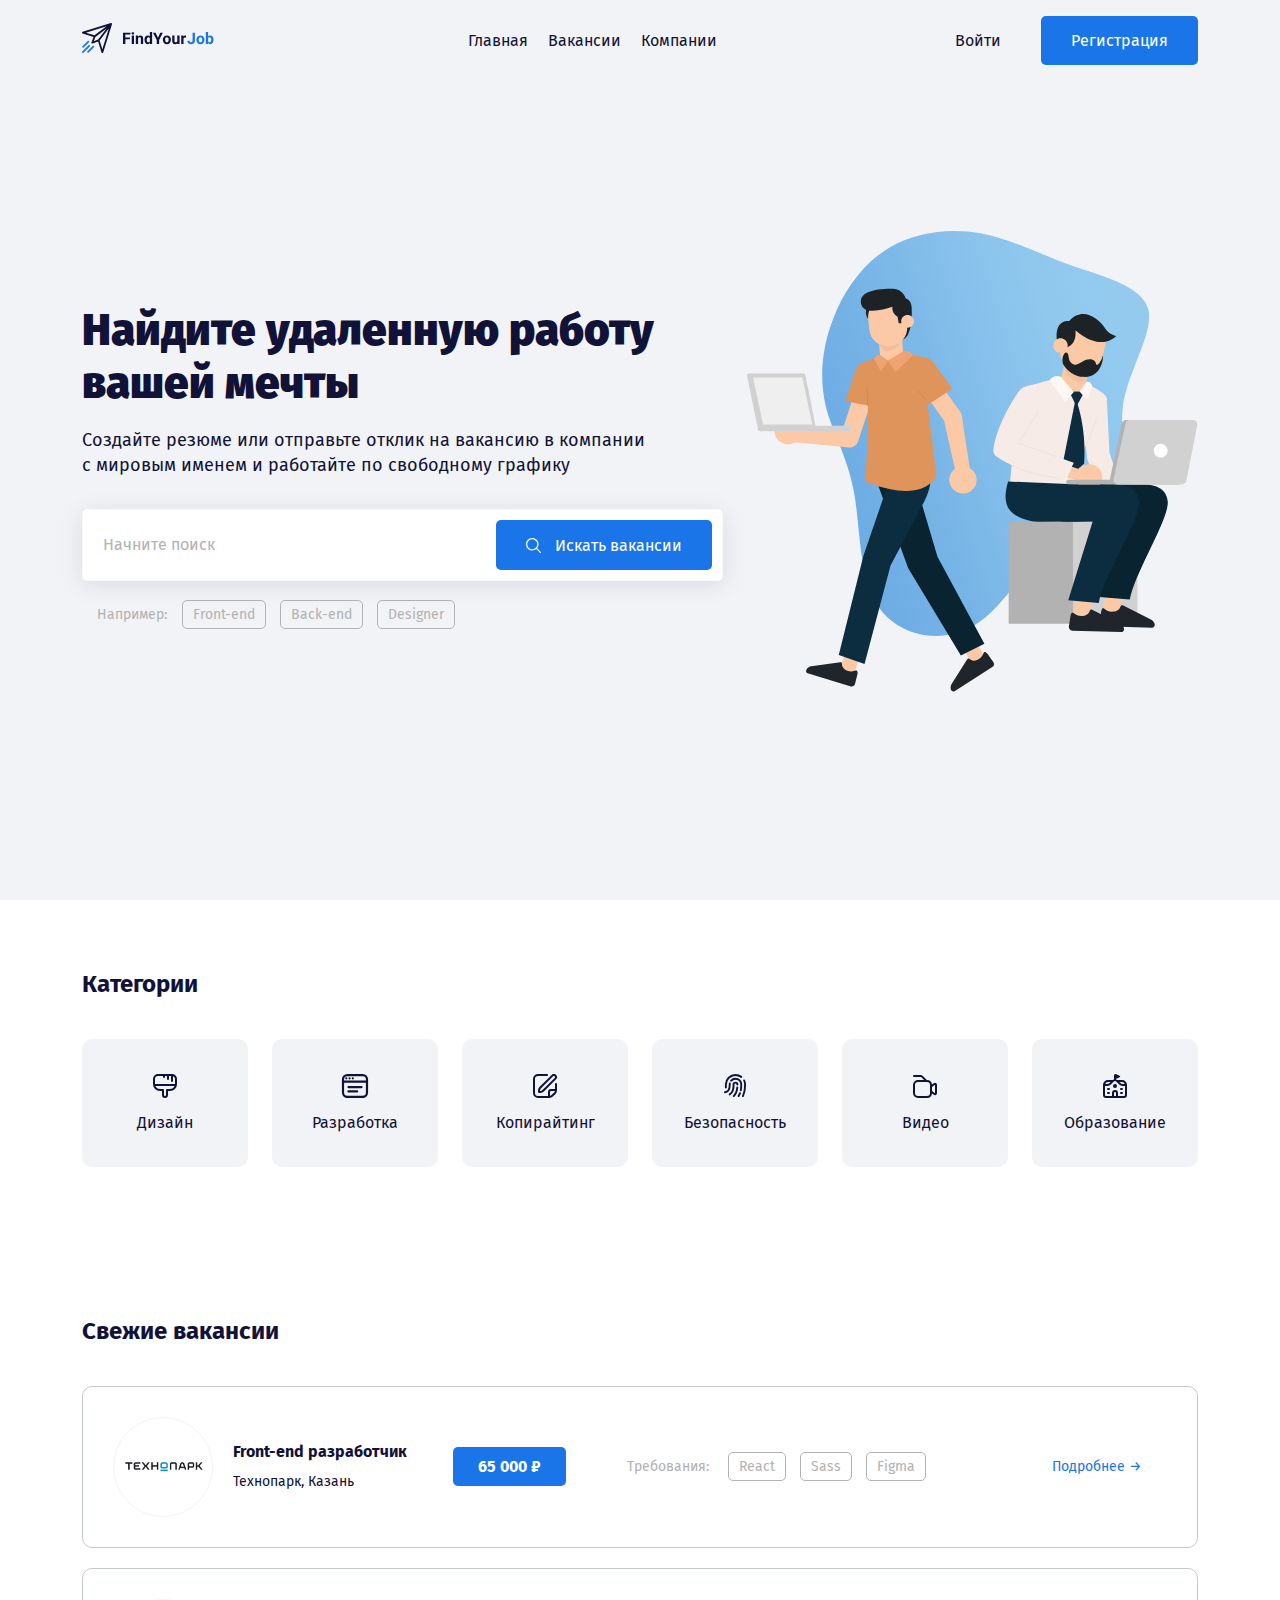
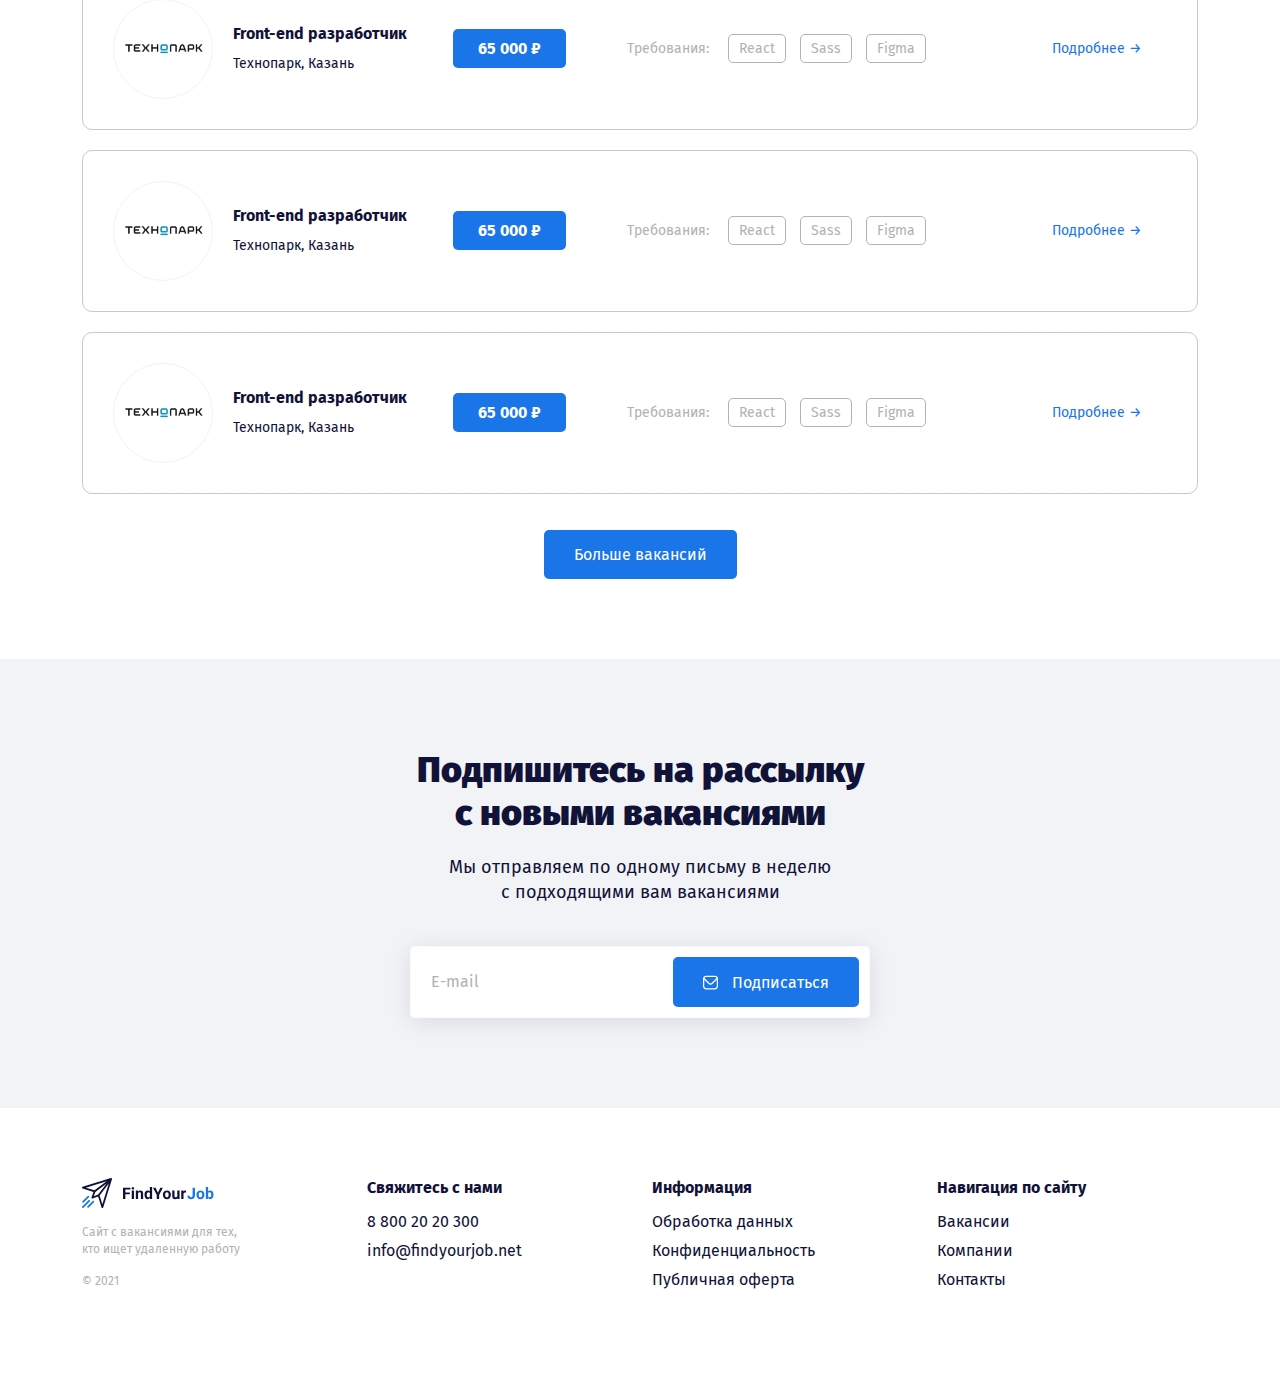
==== commit 62be2087: "Add files via upload" ====
--- a/index.html
+++ b/index.html
@@ -14,15 +14,14 @@
 <body>
     <header class="header">
         <div class="container main-container">
-            <div class="row align-items-center justify-content-between pt-3 d-lg-none">
-                <div class="col-6 ms-2">
-                    <a href="/" class="logo-link">
+            <div class="pt-3 d-lg-none">
+
+                    <a href="/" class="logo-link ms-2">
                         <img src="img/logo.svg" alt="logo: Find Your Job">
                     </a>
-                </div>
-                <div class="col-2 me-2">
+
                     <button type="button" class="burger"></button>
-                </div>
+
             </div>
             <div class="row align-items-center py-3 navbar flex-column flex-lg-row justify-content-between">
                 <button type="button" class="close d-block d-lg-none"></button>
@@ -34,15 +33,15 @@
                 <div class="col-lg d-flex justify-content-center mb-5 mb-lg-0">
                     <nav class="nav">
                         <ul class="menu d-flex flex-column flex-lg-row align-items-center">
-                            <li class="menu-item"><a href="#" class="menu-link">Главная</a></li>
-                            <li class="menu-item"><a href="#" class="menu-link">Вакансии</a></li>
-                            <li class="menu-item"><a href="#" class="menu-link">Компании</a></li>
+                            <li class="menu-item"><a href="/" class="menu-link">Главная</a></li>
+                            <li class="menu-item"><a href="page.html" class="menu-link">Вакансии</a></li>
+                            <li class="menu-item"><a href="page.html" class="menu-link">Компании</a></li>
                         </ul>
                     </nav>
                 </div>
                 <div class="col-lg-3 d-flex flex-column flex-lg-row align-items-center justify-content-lg-end justify-content-center">
-                    <a href="#" class="button button-link">Войти</a>
-                    <a href="#" class="button button-primary">Регистрация</a>
+                    <a href="page.html" class="button button-link">Войти</a>
+                    <a href="page.html" class="button button-primary">Регистрация</a>
                 </div>
             </div>
             <div class="row hero-container py-5 py-xl-0">
@@ -52,7 +51,7 @@
                     <form action="#" class="hero-form">
                         <div class="input-group d-flex">
                             <input type="text" class="input" placeholder="Начните поиск">
-                            <button type="button" class="button button-primary">
+                            <button type="submit" class="button button-primary">
                                 <img class="button-icon" src="img/search.svg" alt="icon: search">
                                 <span class="button-text d-none d-md-inline-block">Искать вакансии</span>
                             </button>
@@ -61,9 +60,9 @@
                     <div class="tags-group d-flex flex-column align-items-center flex-lg-row">
                         <span class="tags-label">Например:</span>
                         <div class="tags-wrapper">
-                            <a href="#" class="tag">Front-end</a>
-                            <a href="#" class="tag">Back-end</a>
-                            <a href="#" class="tag">Designer</a>
+                            <a href="page.html" class="tag">Front-end</a>
+                            <a href="page.html" class="tag">Back-end</a>
+                            <a href="page.html" class="tag">Designer</a>
                         </div>
                     </div>
                 </div>
@@ -79,7 +78,7 @@
             <h2 class="section-title">Категории</h2>
             <div class="row">
                 <div class="col-lg-2 col-md-4 col-sm-6 mb-4 mb-lg-0">
-                    <a href="#" class="card d-flex flex-column align-items-center">
+                    <a href="page.html" class="card d-flex flex-column align-items-center">
                         <svg height="24" width="30" class="card-icon">
                             <use href="img/icons.svg#brush"></use>
                         </svg>
@@ -87,7 +86,7 @@
                     </a>
                 </div>
                 <div class="col-lg-2 col-md-4 col-sm-6 mb-4 mb-lg-0">
-                    <a href="#" class="card d-flex flex-column align-items-center">
+                    <a href="page.html" class="card d-flex flex-column align-items-center">
                         <svg height="24" width="30" class="card-icon">
                             <use href="img/icons.svg#browser"></use>
                         </svg>
@@ -95,7 +94,7 @@
                     </a>
                 </div>
                 <div class="col-lg-2 col-md-4 col-sm-6 mb-4 mb-lg-0">
-                    <a href="#" class="card d-flex flex-column align-items-center">
+                    <a href="page.html" class="card d-flex flex-column align-items-center">
                         <svg height="24" width="30" class="card-icon">
                             <use href="img/icons.svg#edit"></use>
                         </svg>
@@ -103,7 +102,7 @@
                     </a>
                 </div>
                 <div class="col-lg-2 col-md-4 col-sm-6 mb-4 mb-lg-0">
-                    <a href="#" class="card d-flex flex-column align-items-center">
+                    <a href="page.html" class="card d-flex flex-column align-items-center">
                         <svg height="24" width="30" class="card-icon">
                             <use href="img/icons.svg#fingerprint"></use>
                         </svg>
@@ -111,7 +110,7 @@
                     </a>
                 </div>
                 <div class="col-lg-2 col-md-4 col-sm-6 mb-4 mb-lg-0">
-                    <a href="#" class="card d-flex flex-column align-items-center">
+                    <a href="page.html" class="card d-flex flex-column align-items-center">
                         <svg height="24" width="30" class="card-icon">
                             <use href="img/icons.svg#camera"></use>
                         </svg>
@@ -119,7 +118,7 @@
                     </a>
                 </div>
                 <div class="col-lg-2 col-md-4 col-sm-6 mb-4 mb-lg-0">
-                    <a href="#" class="card d-flex flex-column align-items-center">
+                    <a href="page.html" class="card d-flex flex-column align-items-center">
                         <svg height="24" width="30" class="card-icon">
                             <use href="img/icons.svg#school"></use>
                         </svg>
@@ -146,56 +145,56 @@
                         <a href="#" class="tag">Sass</a>
                         <a href="#" class="tag">Figma</a>
                     </div>
-                    <a href="#" class="more mt-5 mt-lg-0">Подробнее →</a>
-                </div>
-                <div class="offer d-flex align-items-center flex-column flex-lg-row">
-                    <div class="offer-img mb-4 mb-lg-0"></div>
-                    <div class="offer-title mb-4 mb-lg-0">
-                        <h3 class="offer-heading">Front-end разработчик</h3>
-                        <span class="offer-place">Технопарк, Казань</span>
-                    </div>
-                    <span class="offer-salary mb-4 mb-lg-0">65 000 ₽</span>
-                    <div class="tags-group">
-                        <span class="tags-label">Требования:</span>
-                        <a href="#" class="tag">React</a>
-                        <a href="#" class="tag">Sass</a>
-                        <a href="#" class="tag">Figma</a>
-                    </div>
-                    <a href="#" class="more mt-5 mt-lg-0">Подробнее →</a>
-                </div>
-                <div class="offer d-flex align-items-center flex-column flex-lg-row">
-                    <div class="offer-img mb-4 mb-lg-0"></div>
-                    <div class="offer-title mb-4 mb-lg-0">
-                        <h3 class="offer-heading">Front-end разработчик</h3>
-                        <span class="offer-place">Технопарк, Казань</span>
-                    </div>
-                    <span class="offer-salary mb-4 mb-lg-0">65 000 ₽</span>
-                    <div class="tags-group">
-                        <span class="tags-label">Требования:</span>
-                        <a href="#" class="tag">React</a>
-                        <a href="#" class="tag">Sass</a>
-                        <a href="#" class="tag">Figma</a>
-                    </div>
-                    <a href="#" class="more mt-5 mt-lg-0">Подробнее →</a>
-                </div>
-                <div class="offer d-flex align-items-center flex-column flex-lg-row">
-                    <div class="offer-img mb-4 mb-lg-0"></div>
-                    <div class="offer-title mb-4 mb-lg-0">
-                        <h3 class="offer-heading">Front-end разработчик</h3>
-                        <span class="offer-place">Технопарк, Казань</span>
-                    </div>
-                    <span class="offer-salary mb-4 mb-lg-0">65 000 ₽</span>
-                    <div class="tags-group">
-                        <span class="tags-label">Требования:</span>
-                        <a href="#" class="tag">React</a>
-                        <a href="#" class="tag">Sass</a>
-                        <a href="#" class="tag">Figma</a>
-                    </div>
-                    <a href="#" class="more mt-5 mt-lg-0">Подробнее →</a>
-                </div>
-            </div>
-            <div class="d-flex justify-content-center">
-                <button type="button" class="button button-primary">Больше вакансий</button>
+                    <a href="page.html" class="more mt-5 mt-lg-0">Подробнее →</a>
+                </div>
+                <div class="offer d-flex align-items-center flex-column flex-lg-row">
+                    <div class="offer-img mb-4 mb-lg-0"></div>
+                    <div class="offer-title mb-4 mb-lg-0">
+                        <h3 class="offer-heading">Front-end разработчик</h3>
+                        <span class="offer-place">Технопарк, Казань</span>
+                    </div>
+                    <span class="offer-salary mb-4 mb-lg-0">65 000 ₽</span>
+                    <div class="tags-group">
+                        <span class="tags-label">Требования:</span>
+                        <a href="#" class="tag">React</a>
+                        <a href="#" class="tag">Sass</a>
+                        <a href="#" class="tag">Figma</a>
+                    </div>
+                    <a href="page.html" class="more mt-5 mt-lg-0">Подробнее →</a>
+                </div>
+                <div class="offer d-flex align-items-center flex-column flex-lg-row">
+                    <div class="offer-img mb-4 mb-lg-0"></div>
+                    <div class="offer-title mb-4 mb-lg-0">
+                        <h3 class="offer-heading">Front-end разработчик</h3>
+                        <span class="offer-place">Технопарк, Казань</span>
+                    </div>
+                    <span class="offer-salary mb-4 mb-lg-0">65 000 ₽</span>
+                    <div class="tags-group">
+                        <span class="tags-label">Требования:</span>
+                        <a href="#" class="tag">React</a>
+                        <a href="#" class="tag">Sass</a>
+                        <a href="#" class="tag">Figma</a>
+                    </div>
+                    <a href="page.html" class="more mt-5 mt-lg-0">Подробнее →</a>
+                </div>
+                <div class="offer d-flex align-items-center flex-column flex-lg-row">
+                    <div class="offer-img mb-4 mb-lg-0"></div>
+                    <div class="offer-title mb-4 mb-lg-0">
+                        <h3 class="offer-heading">Front-end разработчик</h3>
+                        <span class="offer-place">Технопарк, Казань</span>
+                    </div>
+                    <span class="offer-salary mb-4 mb-lg-0">65 000 ₽</span>
+                    <div class="tags-group">
+                        <span class="tags-label">Требования:</span>
+                        <a href="#" class="tag">React</a>
+                        <a href="#" class="tag">Sass</a>
+                        <a href="#" class="tag">Figma</a>
+                    </div>
+                    <a href="page.html" class="more mt-5 mt-lg-0">Подробнее →</a>
+                </div>
+            </div>
+            <div class="d-flex justify-content-center pt-3">
+                <button id="moreOffersBtn" type="button" class="button button-primary">Больше вакансий</button>
             </div>
         </div>
     </section>
@@ -205,8 +204,8 @@
                 <h2 class="subscribe-title">Подпишитесь на&nbsp;рассылку с&nbsp;новыми вакансиями</h2>
                 <p class="subscribe-subtitle">Мы отправляем по одному письму в&nbsp;неделю с&nbsp;подходящими вам вакансиями</p>
                 <div class="input-group d-flex">
-                    <input type="text" class="input" placeholder="E-mail">
-                    <button type="button" class="button button-primary">
+                    <input type="email" class="input subscribe-input" placeholder="E-mail">
+                    <button type="submit" class="button button-primary">
                         <img class="button-icon" src="img/envelope.svg" alt="icon: envelope">
                         <span class="button-text d-none d-md-inline-block">Подписаться</span>
                     </button>
@@ -237,13 +236,13 @@
                     <h3 class="footer-title">Информация</h3>
                     <ul class="footer-list">
                         <li class="footer-list-item">
-                            <a href="#" class="footer-list-link">Обработка данных</a>
-                        </li>
-                        <li class="footer-list-item">
-                            <a href="#" class="footer-list-link">Конфиденциальность</a>
-                        </li>
-                        <li class="footer-list-item">
-                            <a href="#" class="footer-list-link">Публичная оферта</a>
+                            <a href="page.html" class="footer-list-link">Обработка данных</a>
+                        </li>
+                        <li class="footer-list-item">
+                            <a href="page.html" class="footer-list-link">Конфиденциальность</a>
+                        </li>
+                        <li class="footer-list-item">
+                            <a href="page.html" class="footer-list-link">Публичная оферта</a>
                         </li>
                     </ul>
                 </div>
@@ -251,13 +250,13 @@
                     <h3 class="footer-title">Навигация по сайту</h3>
                     <ul class="footer-list">
                         <li class="footer-list-item">
-                            <a href="#" class="footer-list-link">Вакансии</a>
-                        </li>
-                        <li class="footer-list-item">
-                            <a href="#" class="footer-list-link">Компании</a>
-                        </li>
-                        <li class="footer-list-item">
-                            <a href="#" class="footer-list-link">Контакты</a>
+                            <a href="page.html" class="footer-list-link">Вакансии</a>
+                        </li>
+                        <li class="footer-list-item">
+                            <a href="page.html" class="footer-list-link">Компании</a>
+                        </li>
+                        <li class="footer-list-item">
+                            <a href="page.html" class="footer-list-link">Контакты</a>
                         </li>
                     </ul>
                 </div>
--- a/css/style.css
+++ b/css/style.css
@@ -185,16 +185,16 @@
     margin-bottom: 20px;
 }
 
-.offer:last-child {
+/* .offer:last-child {
     margin-bottom: 40px;
-}
+} */
 
 .offer-img {
     width: 100px;
     height: 100px;
     border-radius: 50%;
     border: 1px solid #F2F3F6;
-    background: #fff url('/img/logo-company.png') no-repeat center / contain;
+    background: #fff url('../img/logo-company.png') no-repeat center / contain;
 }
 
 .offer-title {
@@ -248,6 +248,7 @@
 }
 
 .subscribe-subtitle {
+    min-height: 50px;
     font-size: 18px;
     line-height: 140%;
     margin-top: 0;
@@ -313,22 +314,24 @@
 @media (max-width: 991px) {
 
     .navbar {
+        display: none;
         padding-left: 0;
         padding-right: 0;
         position: absolute;
         left: 0;
-        /* right: 0; */
         top: 0;
         width: 100%;
         height: 100vh;
         min-height: 500px;
         background-color: #fff;
+        opacity: 0;
         transform: translateX(-100%);
-        transition: transform .3s;
+        transition: transform .4s ease-in, opacity .4s ease-in;
     }
 
     .is-open {
-        transform: translateX(0);
+        transform: none;
+        opacity: 1;
     }
 
     .logo-img {
@@ -336,14 +339,14 @@
     }
 
     .burger {
-        display: block;
+        position: absolute;
+        top: 20px;
+        right: 20px;
         width: 24px;
         height: 24px;
-        margin-left: auto;
-        /* margin-right: 10px; */
         border: none;
         background-color: transparent;
-        background-image: url('/img/menu-burger.svg');
+        background-image: url('../img/menu-burger.svg');
         background-repeat: no-repeat;
         background-position: center;
         background-size: contain;
@@ -352,15 +355,13 @@
 
     .close {
         position: absolute;
-        width: 24px;
-        height: 24px;
+        width: 20px;
+        height: 20px;
         top: 20px;
         right: 20px;
-        /* margin-top: 20px;
-        margin-right: 20px; */
         border: none;
         background-color: transparent;
-        background-image: url('/img/close-basic-black.svg');
+        background-image: url('../img/close-basic-thin.svg');
         background-repeat: no-repeat;
         background-position: center;
         background-size: contain;
@@ -417,11 +418,6 @@
 }
 
 @media (max-width: 575px) {
-
-    .close {
-        width: 20px;
-        height: 20px;
-    }
 
     .hero-title {
         font-size: 34px;
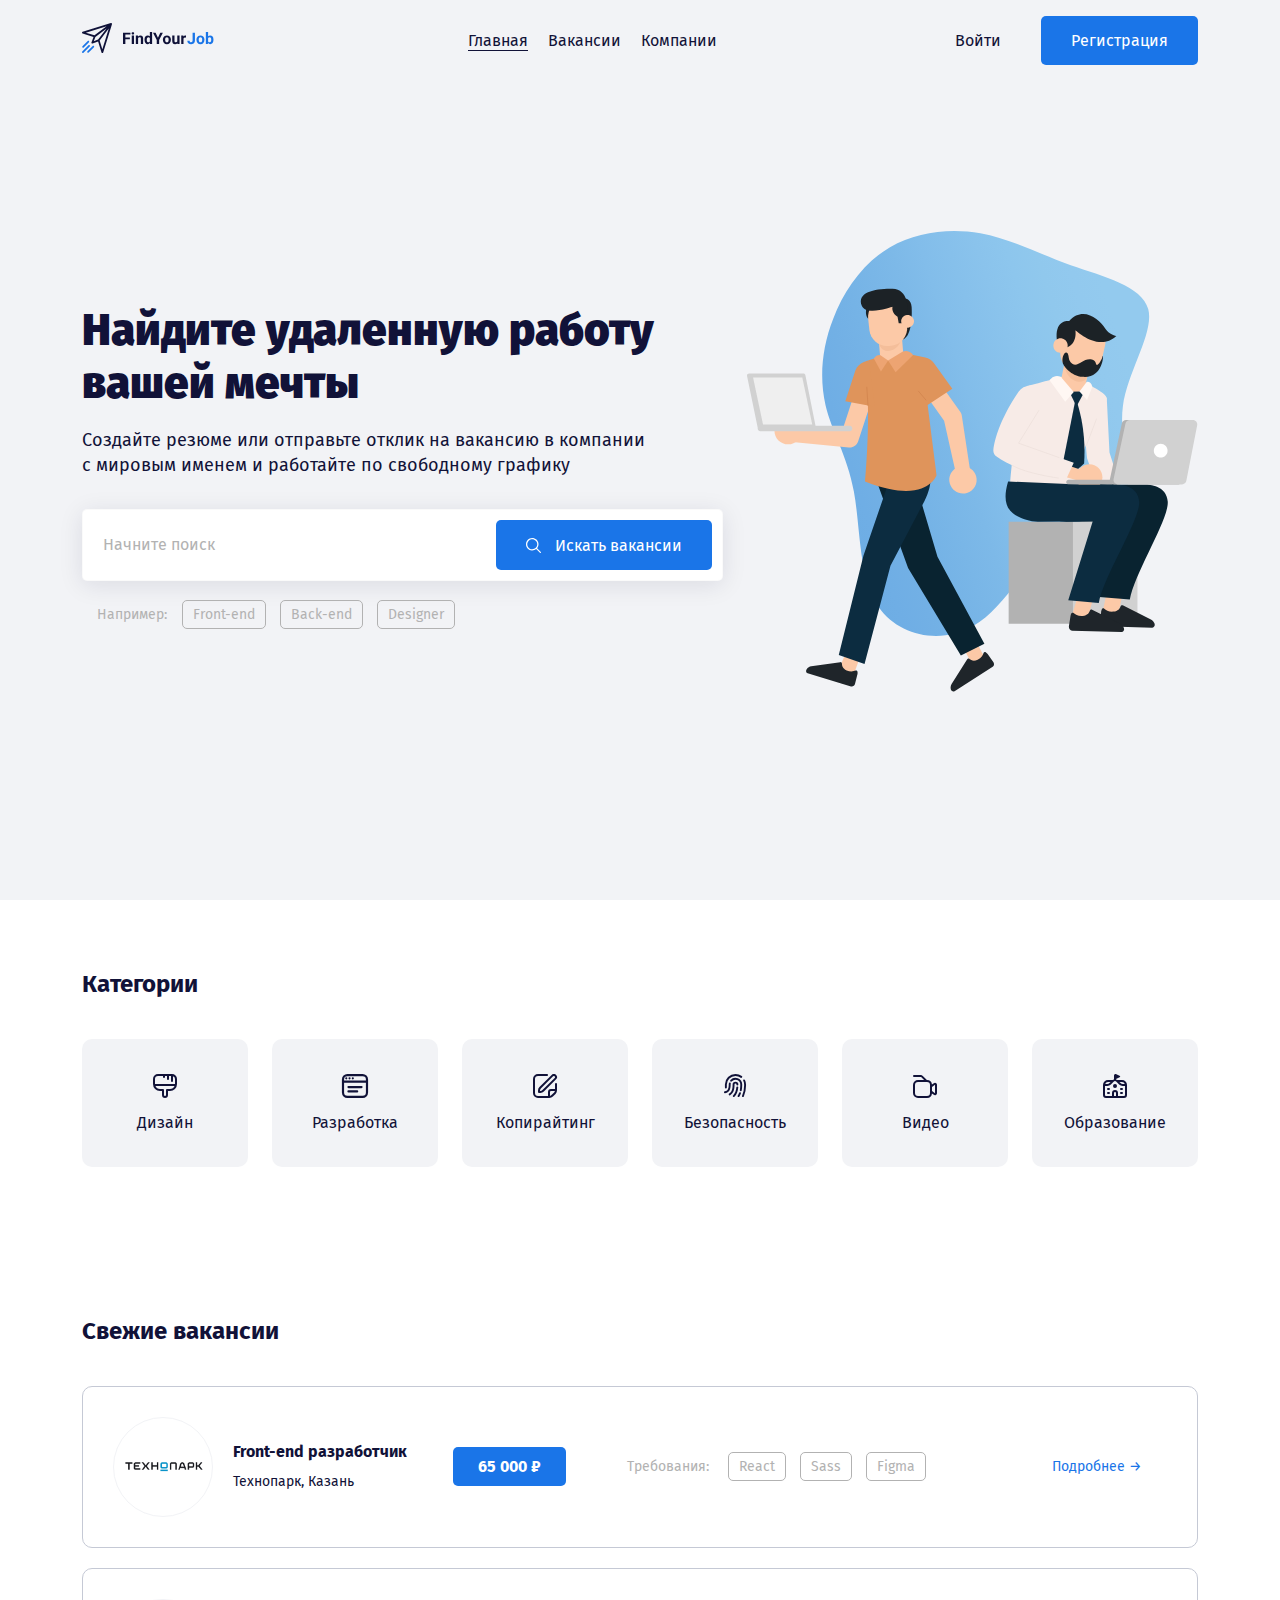
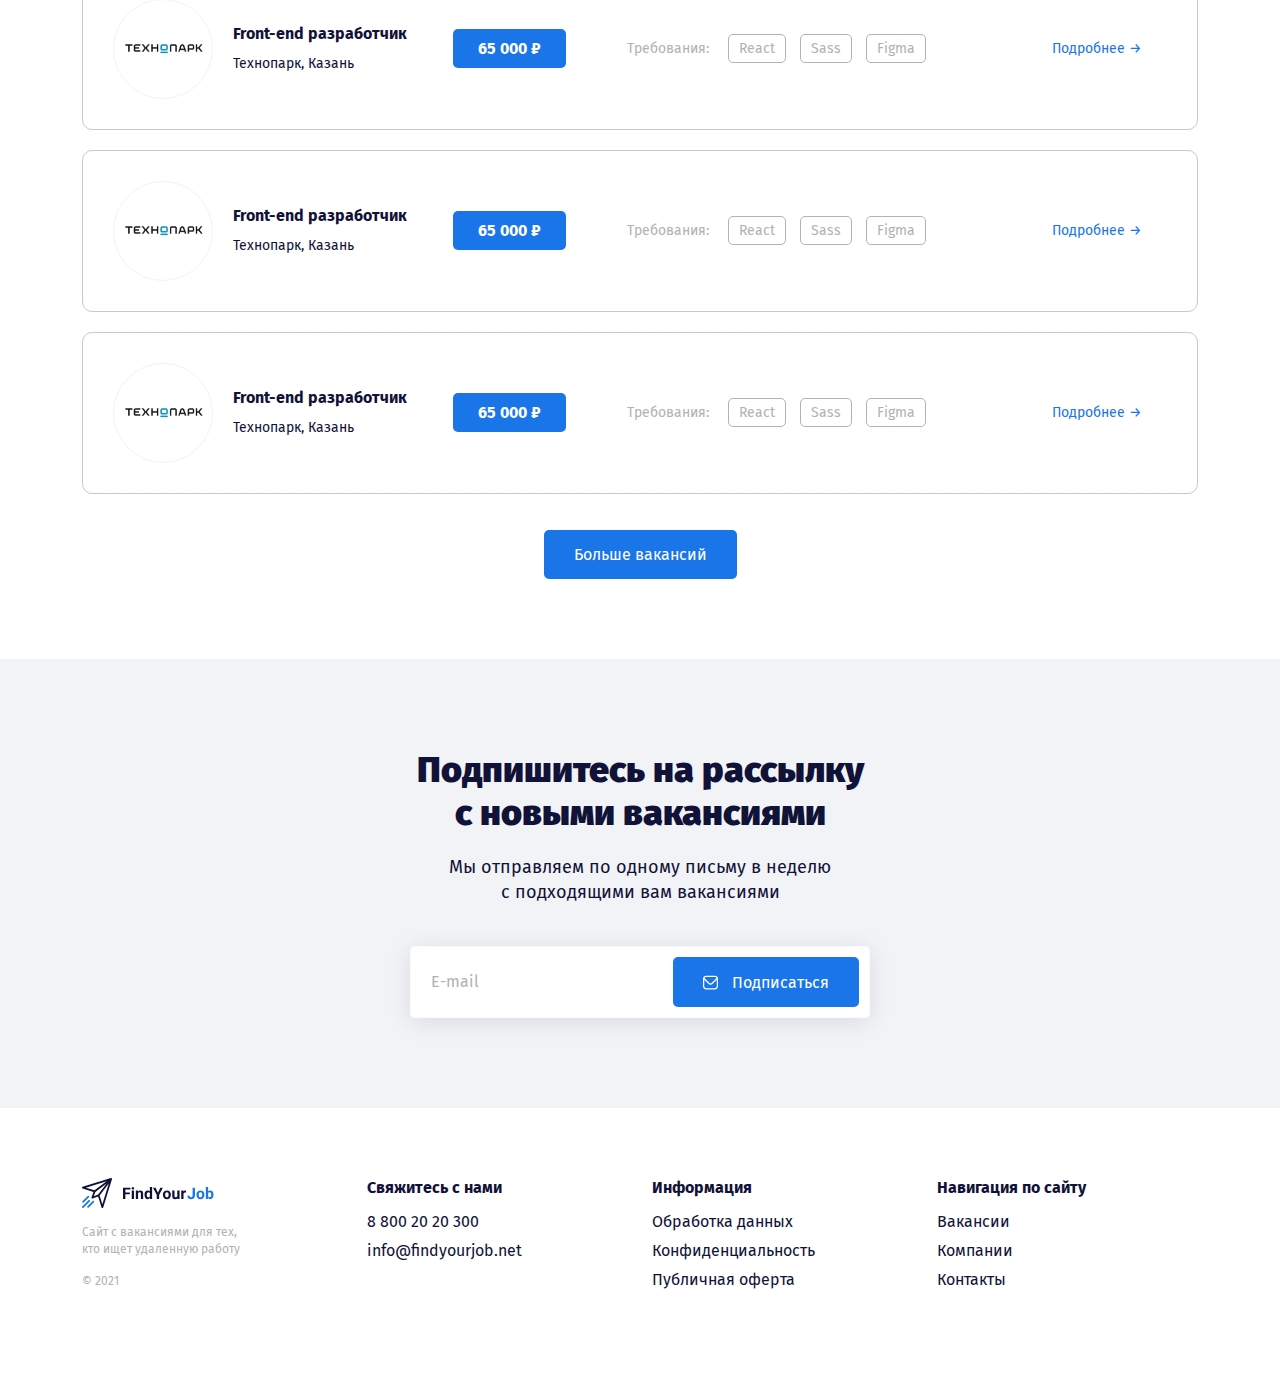
==== commit f0535711: "Add files via upload" ====
--- a/index.html
+++ b/index.html
@@ -5,6 +5,7 @@
     <meta http-equiv="X-UA-Compatible" content="IE=edge">
     <meta name="viewport" content="width=device-width, initial-scale=1.0">
     <title>FindYourJob - сайт про работу</title>
+    <link rel="shortcut icon" href="img/favicon.ico" type="image/x-icon">
     <link rel="preconnect" href="https://fonts.gstatic.com">
     <link href="https://fonts.googleapis.com/css2?family=Fira+Sans:wght@400;700;900&display=swap" rel="stylesheet">
     <link rel="stylesheet" href="css/bootstrap-grid.min.css">
@@ -15,31 +16,28 @@
     <header class="header">
         <div class="container main-container">
             <div class="pt-3 d-lg-none">
-
-                    <a href="/" class="logo-link ms-2">
+                    <a href="#" class="logo-link ms-2">
                         <img src="img/logo.svg" alt="logo: Find Your Job">
                     </a>
-
                     <button type="button" class="burger"></button>
-
             </div>
             <div class="row align-items-center py-3 navbar flex-column flex-lg-row justify-content-between">
                 <button type="button" class="close d-block d-lg-none"></button>
                 <div class="col-lg-2 col-6 logo-img mb-5 mb-lg-0">
-                    <a href="/" class="logo-link">
+                    <a href="#" class="logo-link">
                         <img src="img/logo.svg" alt="logo: Find Your Job">
                     </a>
                 </div>
                 <div class="col-lg d-flex justify-content-center mb-5 mb-lg-0">
                     <nav class="nav">
                         <ul class="menu d-flex flex-column flex-lg-row align-items-center">
-                            <li class="menu-item"><a href="/" class="menu-link">Главная</a></li>
+                            <li class="menu-item"><a href="#" class="menu-link active">Главная</a></li>
                             <li class="menu-item"><a href="page.html" class="menu-link">Вакансии</a></li>
                             <li class="menu-item"><a href="page.html" class="menu-link">Компании</a></li>
                         </ul>
                     </nav>
                 </div>
-                <div class="col-lg-3 d-flex flex-column flex-lg-row align-items-center justify-content-lg-end justify-content-center">
+                <div class="col-lg-3 d-flex flex-column flex-lg-row align-items-center justify-content-lg-end justify-content-center mb-4 mb-lg-0">
                     <a href="page.html" class="button button-link">Войти</a>
                     <a href="page.html" class="button button-primary">Регистрация</a>
                 </div>
@@ -141,54 +139,54 @@
                     <span class="offer-salary mb-4 mb-lg-0">65 000 ₽</span>
                     <div class="tags-group">
                         <span class="tags-label">Требования:</span>
-                        <a href="#" class="tag">React</a>
-                        <a href="#" class="tag">Sass</a>
-                        <a href="#" class="tag">Figma</a>
-                    </div>
-                    <a href="page.html" class="more mt-5 mt-lg-0">Подробнее →</a>
-                </div>
-                <div class="offer d-flex align-items-center flex-column flex-lg-row">
-                    <div class="offer-img mb-4 mb-lg-0"></div>
-                    <div class="offer-title mb-4 mb-lg-0">
-                        <h3 class="offer-heading">Front-end разработчик</h3>
-                        <span class="offer-place">Технопарк, Казань</span>
-                    </div>
-                    <span class="offer-salary mb-4 mb-lg-0">65 000 ₽</span>
-                    <div class="tags-group">
-                        <span class="tags-label">Требования:</span>
-                        <a href="#" class="tag">React</a>
-                        <a href="#" class="tag">Sass</a>
-                        <a href="#" class="tag">Figma</a>
-                    </div>
-                    <a href="page.html" class="more mt-5 mt-lg-0">Подробнее →</a>
-                </div>
-                <div class="offer d-flex align-items-center flex-column flex-lg-row">
-                    <div class="offer-img mb-4 mb-lg-0"></div>
-                    <div class="offer-title mb-4 mb-lg-0">
-                        <h3 class="offer-heading">Front-end разработчик</h3>
-                        <span class="offer-place">Технопарк, Казань</span>
-                    </div>
-                    <span class="offer-salary mb-4 mb-lg-0">65 000 ₽</span>
-                    <div class="tags-group">
-                        <span class="tags-label">Требования:</span>
-                        <a href="#" class="tag">React</a>
-                        <a href="#" class="tag">Sass</a>
-                        <a href="#" class="tag">Figma</a>
-                    </div>
-                    <a href="page.html" class="more mt-5 mt-lg-0">Подробнее →</a>
-                </div>
-                <div class="offer d-flex align-items-center flex-column flex-lg-row">
-                    <div class="offer-img mb-4 mb-lg-0"></div>
-                    <div class="offer-title mb-4 mb-lg-0">
-                        <h3 class="offer-heading">Front-end разработчик</h3>
-                        <span class="offer-place">Технопарк, Казань</span>
-                    </div>
-                    <span class="offer-salary mb-4 mb-lg-0">65 000 ₽</span>
-                    <div class="tags-group">
-                        <span class="tags-label">Требования:</span>
-                        <a href="#" class="tag">React</a>
-                        <a href="#" class="tag">Sass</a>
-                        <a href="#" class="tag">Figma</a>
+                        <span class="tag">React</span>
+                        <span class="tag">Sass</span>
+                        <span class="tag">Figma</span>
+                    </div>
+                    <a href="page.html" class="more mt-5 mt-lg-0">Подробнее →</a>
+                </div>
+                <div class="offer d-flex align-items-center flex-column flex-lg-row">
+                    <div class="offer-img mb-4 mb-lg-0"></div>
+                    <div class="offer-title mb-4 mb-lg-0">
+                        <h3 class="offer-heading">Front-end разработчик</h3>
+                        <span class="offer-place">Технопарк, Казань</span>
+                    </div>
+                    <span class="offer-salary mb-4 mb-lg-0">65 000 ₽</span>
+                    <div class="tags-group">
+                        <span class="tags-label">Требования:</span>
+                        <span class="tag">React</span>
+                        <span class="tag">Sass</span>
+                        <span class="tag">Figma</span>
+                    </div>
+                    <a href="page.html" class="more mt-5 mt-lg-0">Подробнее →</a>
+                </div>
+                <div class="offer d-flex align-items-center flex-column flex-lg-row">
+                    <div class="offer-img mb-4 mb-lg-0"></div>
+                    <div class="offer-title mb-4 mb-lg-0">
+                        <h3 class="offer-heading">Front-end разработчик</h3>
+                        <span class="offer-place">Технопарк, Казань</span>
+                    </div>
+                    <span class="offer-salary mb-4 mb-lg-0">65 000 ₽</span>
+                    <div class="tags-group">
+                        <span class="tags-label">Требования:</span>
+                        <span class="tag">React</span>
+                        <span class="tag">Sass</span>
+                        <span class="tag">Figma</span>
+                    </div>
+                    <a href="page.html" class="more mt-5 mt-lg-0">Подробнее →</a>
+                </div>
+                <div class="offer d-flex align-items-center flex-column flex-lg-row">
+                    <div class="offer-img mb-4 mb-lg-0"></div>
+                    <div class="offer-title mb-4 mb-lg-0">
+                        <h3 class="offer-heading">Front-end разработчик</h3>
+                        <span class="offer-place">Технопарк, Казань</span>
+                    </div>
+                    <span class="offer-salary mb-4 mb-lg-0">65 000 ₽</span>
+                    <div class="tags-group">
+                        <span class="tags-label">Требования:</span>
+                        <span class="tag">React</span>
+                        <span class="tag">Sass</span>
+                        <span class="tag">Figma</span>
                     </div>
                     <a href="page.html" class="more mt-5 mt-lg-0">Подробнее →</a>
                 </div>
--- a/css/style.css
+++ b/css/style.css
@@ -1,473 +1,501 @@
 *,
 *:after,
 *:before {
-    box-sizing: border-box;
+  box-sizing: border-box;
 }
 
 body {
-    font-family: 'Fira Sans', sans-serif;
-    font-style: 16px;
-    line-height: 1.2;
-    color: #111238;
-    margin: 0;
+  font-family: 'Fira Sans', sans-serif;
+  font-style: 16px;
+  line-height: 1.2;
+  color: #111238;
+  margin: 0;
 }
 
 img {
-    max-width: 100%;
+  max-width: 100%;
 }
 
 .header {
-    background: #F2F3F6;
-    height: 100vh;
+  background: #F2F3F6;
+  height: 100vh;
 }
 
 .main-container {
-    height: 100vh;
+  height: 100vh;
 }
 
 .menu {
-    list-style: none;
-    padding: 0;
-    margin: 0;
+  list-style: none;
+  padding: 0;
+  margin: 0;
 }
 
 .menu-item:not(:last-child) {
-    margin-right: 20px;
+  margin-right: 20px;
 }
 
 .menu-link {
-    color: #111238;
-    text-decoration: none;
+  color: #111238;
+  text-decoration: none;
+  position: relative;
+}
+
+.menu-link::before,
+.active::before {
+  content: "";
+  height: 1px;
+  background-color: #111238;
+  position: absolute;
+  bottom: -1px;
+}
+
+.menu-link::before {
+  width: 0;
+  transition: width .2s ease-in;
+}
+
+.menu-link:hover::before {
+  width: 100%;
+}
+
+.active {
+  position: relative;
+}
+
+.active::before {
+  width: 100%;
 }
 
 .button {
-    text-decoration: none;
-    text-align: center;
-    display: inline-block;
-    border: none;
-    font-family: Fira Sans;
-    font-size: 16px;
-    line-height: 19px;
-    cursor: pointer;
+  text-decoration: none;
+  text-align: center;
+  display: inline-block;
+  border: none;
+  font-family: Fira Sans;
+  font-size: 16px;
+  line-height: 19px;
+  cursor: pointer;
 }
 
 .button-link {
-    color: #111238;
-    padding: 10px;
-    margin-right: 30px;
+  color: #111238;
+  padding: 10px;
+  margin-right: 30px;
 }
 
 .button-primary {
-    background: #1A75E8;
-    border-radius: 5px;
-    padding: 15px 30px;
-    color: #fff;
+  background: #1A75E8;
+  border-radius: 5px;
+  padding: 15px 30px;
+  color: #fff;
 }
 
 .button-icon {
-    vertical-align: middle;
-    margin-right: 10px;
+  vertical-align: middle;
+  margin-right: 10px;
 }
 
 .button-text {
-    vertical-align: middle;
+  vertical-align: middle;
 }
 
 .hero-container {
-    height: 85%;
-    align-items: center;
+  height: 85%;
+  align-items: center;
 }
 
 .hero-title {
-    font-size: 44px;
-    line-height: 53px;
-    font-weight: 900;
-    margin-top: 0;
-    margin-bottom: 15px;
+  font-size: 44px;
+  line-height: 53px;
+  font-weight: 900;
+  margin-top: 0;
+  margin-bottom: 15px;
 }
 
 .hero-text {
-    font-size: 18px;
-    line-height: 140%;
-    margin-bottom: 30px;
+  font-size: 18px;
+  line-height: 140%;
+  margin-bottom: 30px;
 }
 
 .input-group {
-    background: #FFFFFF;
-    border: 1px solid rgba(209, 209, 209, 0.1);
-    box-shadow: 0px 4px 25px rgba(15, 17, 56, 0.1);
-    border-radius: 5px;
-    padding: 10px;
-    margin-bottom: 25px;
+  background: #FFFFFF;
+  border: 1px solid rgba(209, 209, 209, 0.1);
+  box-shadow: 0px 4px 25px rgba(15, 17, 56, 0.1);
+  border-radius: 5px;
+  padding: 10px;
+  margin-bottom: 25px;
 }
 
 .input {
-    background-color: #fff;
-    border: none;
-    flex-grow: 1;
-    font-family: Fira Sans;
-    font-size: 16px;
-    line-height: 19px;
-    color: #111238;
-    padding-left: 10px;
-    padding-right: 5px;
+  background-color: #fff;
+  border: none;
+  flex-grow: 1;
+  font-family: Fira Sans;
+  font-size: 16px;
+  line-height: 19px;
+  color: #111238;
+  padding-left: 10px;
+  padding-right: 5px;
 }
 
 .input:focus {
-    outline: none;
+  outline: none;
 }
 
 .input::placeholder {
-    color: #B2B2B2;
+  color: #B2B2B2;
 }
 
 .tags-group {
-    margin-left: 15px;
-    color: #B2B2B2;
-    font-size: 14px;
-    line-height: 17px;
+  margin-left: 15px;
+  color: #B2B2B2;
+  font-size: 14px;
+  line-height: 17px;
 }
 
 .tags-label {
-    margin-right: 15px;
+  margin-right: 15px;
 }
 
 .tag {
-    color: #B2B2B2;
-    padding: 5px 10px;
-    text-decoration: none;
-    border: 1px solid #B2B2B2;
-    border-radius: 5px;
+  color: #B2B2B2;
+  padding: 5px 10px;
+  text-decoration: none;
+  border: 1px solid #B2B2B2;
+  border-radius: 5px;
 }
 
 .tag:not(:last-child) {
-    margin-right: 10px;
+  margin-right: 10px;
 }
 
 .section {
-    padding-top: 70px;
-    padding-bottom: 80px;
+  padding-top: 70px;
+  padding-bottom: 80px;
 }
 
 .section-title {
-    margin-top: 0;
-    margin-bottom: 40px;
+  margin-top: 0;
+  margin-bottom: 40px;
 }
 
 .card {
-    text-decoration: none;
-    color: #111238;
-    background-color: #F2F3F6;
-    border-radius: 10px;
-    padding: 35px 5px;
-    transition: background-color .2s, color .2s;
+  text-decoration: none;
+  color: #111238;
+  background-color: #F2F3F6;
+  border-radius: 10px;
+  padding: 35px 5px;
+  transition: background-color .2s, color .2s;
 }
 
 .card:hover {
-    background-color: #1A75E8;
-    color: #fff;
+  background-color: #1A75E8;
+  color: #fff;
 }
 
 .card:hover .card-icon {
-    fill: #fff;
+  fill: #fff;
 }
 
 .card-icon {
-    fill: #111238;
-    margin-bottom: 15px;
-    transition: fill .2s;
+  fill: #111238;
+  margin-bottom: 15px;
+  transition: fill .2s;
 }
 
 .offer {
-    border: 1px solid #C5C9D5;
-    border-radius: 10px;
-    padding: 30px;
-    margin-bottom: 20px;
-}
-
-/* .offer:last-child {
-    margin-bottom: 40px;
-} */
+  border: 1px solid #C5C9D5;
+  border-radius: 10px;
+  padding: 30px;
+  margin-bottom: 20px;
+}
 
 .offer-img {
-    width: 100px;
-    height: 100px;
-    border-radius: 50%;
-    border: 1px solid #F2F3F6;
-    background: #fff url('../img/logo-company.png') no-repeat center / contain;
+  width: 100px;
+  height: 100px;
+  border-radius: 50%;
+  border: 1px solid #F2F3F6;
+  background: #fff url('../img/logo-company.png') no-repeat center / contain;
 }
 
 .offer-title {
-    margin-left: 20px;
+  margin-left: 20px;
 }
 
 .offer-heading {
-    margin: 0 0 10px;
-    font-size: 16px;
+  margin: 0 0 10px;
+  font-size: 16px;
 }
 
 .offer-place {
-    font-size: 14px;
+  font-size: 14px;
 }
 
 .offer-salary {
-    margin: 0 46px;
-    padding: 10px 25px;
-    background: #1A75E8;
-    border-radius: 5px;
-    color: #fff;
-    font-weight: 700;
+  margin: 0 46px;
+  padding: 10px 25px;
+  background: #1A75E8;
+  border-radius: 5px;
+  color: #fff;
+  font-weight: 700;
 }
 
 .more {
-    font-size: 14px;
-    line-height: 17px;
-    color: #1A75E8;
-    text-decoration: none;
-    margin-left: auto;
-    margin-right: 25px;
+  font-size: 14px;
+  line-height: 17px;
+  color: #1A75E8;
+  text-decoration: none;
+  margin-left: auto;
+  margin-right: 25px;
 }
 
 .subscribe {
-    padding-top: 90px;
-    padding-bottom: 65px;
-    background-color: #F2F3F6;
+  padding-top: 90px;
+  padding-bottom: 65px;
+  background-color: #F2F3F6;
 }
 
 .subscribe-form {
-    max-width: 460px;
-    margin: 0 auto;
-    text-align: center;
+  max-width: 460px;
+  margin: 0 auto;
+  text-align: center;
 }
 
 .subscribe-title {
-    font-weight: 900;
-    font-size: 36px;
-    margin-top: 0;
-    margin-bottom: 20px;
+  font-weight: 900;
+  font-size: 36px;
+  margin-top: 0;
+  margin-bottom: 20px;
 }
 
 .subscribe-subtitle {
-    min-height: 50px;
-    font-size: 18px;
-    line-height: 140%;
-    margin-top: 0;
-    margin-bottom: 40px;
+  min-height: 50px;
+  font-size: 18px;
+  line-height: 140%;
+  margin-top: 0;
+  margin-bottom: 40px;
+  word-wrap: break-word;
 }
 
 .footer {
-    padding-top: 70px;
-    padding-bottom: 100px;
+  padding-top: 70px;
+  padding-bottom: 100px;
 }
 
 .footer-description,
 .copyright {
-    max-width: 166px;
-    font-size: 12px;
-    line-height: 140%;
-    color: #B2B2B2;
+  max-width: 166px;
+  font-size: 12px;
+  line-height: 140%;
+  color: #B2B2B2;
 }
 
 .footer-title {
-    margin-top: 0;
-    margin-bottom: 15px;
-    font-size: 16px;
+  margin-top: 0;
+  margin-bottom: 15px;
+  font-size: 16px;
 }
 
 .footer-list {
-    padding: 0;
+  padding: 0;
+  margin: 0;
+  list-style: none;
+}
+
+.footer-list-item:not(:last-of-type) {
+  margin-bottom: 10px;
+}
+
+.footer-list-link {
+  font-size: 16px;
+  color: #111238;
+  text-decoration: none;
+}
+
+@media (max-width: 1199px) {
+
+  .header,
+  .main-container,
+  .hero-container {
+    height: auto;
+  }
+
+  .hero-image-wrapper {
+    text-align: center;
+  }
+
+  .offer-salary {
+    margin: 0 20px;
+  }
+
+  .more {
+    margin-right: 0;
+  }
+}
+
+@media (max-width: 991px) {
+
+  .navbar {
+    display: none;
     margin: 0;
-    list-style: none;
-}
-
-.footer-list-item:not(:last-of-type) {
-    margin-bottom: 10px;
-}
-
-.footer-list-link {
-    font-size: 16px;
-    color: #111238;
-    text-decoration: none;
-}
-
-@media (max-width: 1199px) {
-
-    .header,
-    .main-container,
-    .hero-container {
-        height: auto;
-    }
-
-    .hero-image-wrapper {
-        text-align: center;
-    }
-
-    .offer-salary {
-        margin: 0 20px;
-    }
-
-    .more {
-        margin-right: 0;
-    }
-}
-
-@media (max-width: 991px) {
-
-    .navbar {
-        display: none;
-        padding-left: 0;
-        padding-right: 0;
-        position: absolute;
-        left: 0;
-        top: 0;
-        width: 100%;
-        height: 100vh;
-        min-height: 500px;
-        background-color: #fff;
-        opacity: 0;
-        transform: translateX(-100%);
-        transition: transform .4s ease-in, opacity .4s ease-in;
-    }
-
-    .is-open {
-        transform: none;
-        opacity: 1;
-    }
-
-    .logo-img {
-        text-align: center;
-    }
-
-    .burger {
-        position: absolute;
-        top: 20px;
-        right: 20px;
-        width: 24px;
-        height: 24px;
-        border: none;
-        background-color: transparent;
-        background-image: url('../img/menu-burger.svg');
-        background-repeat: no-repeat;
-        background-position: center;
-        background-size: contain;
-        cursor: pointer;
-    }
-
-    .close {
-        position: absolute;
-        width: 20px;
-        height: 20px;
-        top: 20px;
-        right: 20px;
-        border: none;
-        background-color: transparent;
-        background-image: url('../img/close-basic-thin.svg');
-        background-repeat: no-repeat;
-        background-position: center;
-        background-size: contain;
-        cursor: pointer;
-    }
-
-    .menu-item:not(:last-child) {
-        margin-right: 0;
-        margin-bottom: 34px;
-    }
-
-    .menu-link {
-        font-size: 22px;
-    }
-
-    .button-link {
-        margin-right: 0;
-    }
-
-    .categories {
-        padding-bottom: 20px;
-    }
-
-    .offer-title {
-        margin-left: 0;
-        text-align: center;
-    }
-
-    .more {
-        margin-right: auto;
-    }
-
-    .tags-group {
-        margin-left: 0;
-    }
-
-    .tags-label {
-        display: block;
-        margin-right: 0;
-        margin-bottom: 20px;
-        text-align: center;
-    }
-
-    .footer {
-        padding-bottom: 0;
-    }
+    position: absolute;
+    left: 0;
+    top: 0;
+    width: 100%;
+    height: 100vh;
+    height: calc(var(--vh, 1vh) * 100);
+    min-height: 500px;
+    background-color: #fff;
+    opacity: 0;
+    transform: translateX(-100%);
+    transition: transform .4s ease-in, opacity .4s ease-in;
+  }
+
+  .is-open {
+    transform: none;
+    opacity: 1;
+  }
+
+  .visible {
+    display: flex;
+  }
+
+  .logo-img {
+    text-align: center;
+  }
+
+  .burger {
+    position: absolute;
+    top: 20px;
+    right: 20px;
+    width: 24px;
+    height: 24px;
+    border: none;
+    background-color: transparent;
+    background-image: url('../img/menu-burger.svg');
+    background-repeat: no-repeat;
+    background-position: center;
+    background-size: contain;
+    cursor: pointer;
+  }
+
+  .close {
+    position: absolute;
+    width: 20px;
+    height: 20px;
+    top: 20px;
+    right: 20px;
+    border: none;
+    background-color: transparent;
+    background-image: url('../img/close-basic-thin.svg');
+    background-repeat: no-repeat;
+    background-position: center;
+    background-size: contain;
+    cursor: pointer;
+  }
+
+  .menu-item:not(:last-child) {
+    margin-right: 0;
+    margin-bottom: 34px;
+  }
+
+  .menu-link {
+    font-size: 22px;
+  }
+
+  .button-link {
+    margin-right: 0;
+  }
+
+  .categories {
+    padding-bottom: 20px;
+  }
+
+  .offer-title {
+    margin-left: 0;
+    text-align: center;
+  }
+
+  .more {
+    margin-right: auto;
+  }
+
+  .tags-group {
+    margin-left: 0;
+  }
+
+  .tags-label {
+    display: block;
+    margin-right: 0;
+    margin-bottom: 20px;
+    text-align: center;
+  }
+
+  .footer {
+    padding-bottom: 0;
+  }
 }
 
 @media (max-width: 767px) {
 
-    .button-icon {
-        margin-right: 0;
-    }
+  .button-icon {
+    margin-right: 0;
+  }
 }
 
 @media (max-width: 575px) {
 
-    .hero-title {
-        font-size: 34px;
-        line-height: 1.4;
-    }
-
-    .subscribe-title {
-        max-width: 400px;
-        font-size: 26px;
-        margin-left: auto;
-        margin-right: auto;
-    }
-
-    .hero-title,
-    .hero-text {
-        max-width: 400px;
-        margin-left: auto;
-        margin-right: auto;
-    }
-
-    .hero-title,
-    .hero-text,
-    .section-title {
-        text-align: center;
-    }
-
-    .button-primary {
-        padding: 15px 22px;
-    }
-
-    .input-group {
-        max-width: 450px;
-        margin-left: auto;
-        margin-right: auto;
-    }
-
-    .input {
-        padding-left: 2px;
-    }
-
-    .card {
-        max-width: 240px;
-        margin: auto;
-    }
-
-    .footer {
-        text-align: center;
-    }
-
-    .footer-description {
-        margin: 12px auto;
-    }
+  .hero-title {
+    font-size: 34px;
+    line-height: 1.4;
+  }
+
+  .subscribe-title {
+    max-width: 400px;
+    font-size: 26px;
+    margin-left: auto;
+    margin-right: auto;
+  }
+
+  .hero-title,
+  .hero-text {
+    max-width: 400px;
+    margin-left: auto;
+    margin-right: auto;
+  }
+
+  .hero-title,
+  .hero-text,
+  .section-title {
+    text-align: center;
+  }
+
+  .button-primary {
+    padding: 15px 22px;
+  }
+
+  .input-group {
+    max-width: 450px;
+    margin-left: auto;
+    margin-right: auto;
+  }
+
+  .input {
+    padding-left: 2px;
+  }
+
+  .card {
+    max-width: 240px;
+    margin: auto;
+  }
+
+  .footer {
+    text-align: center;
+  }
+
+  .footer-description {
+    margin: 12px auto;
+  }
 }